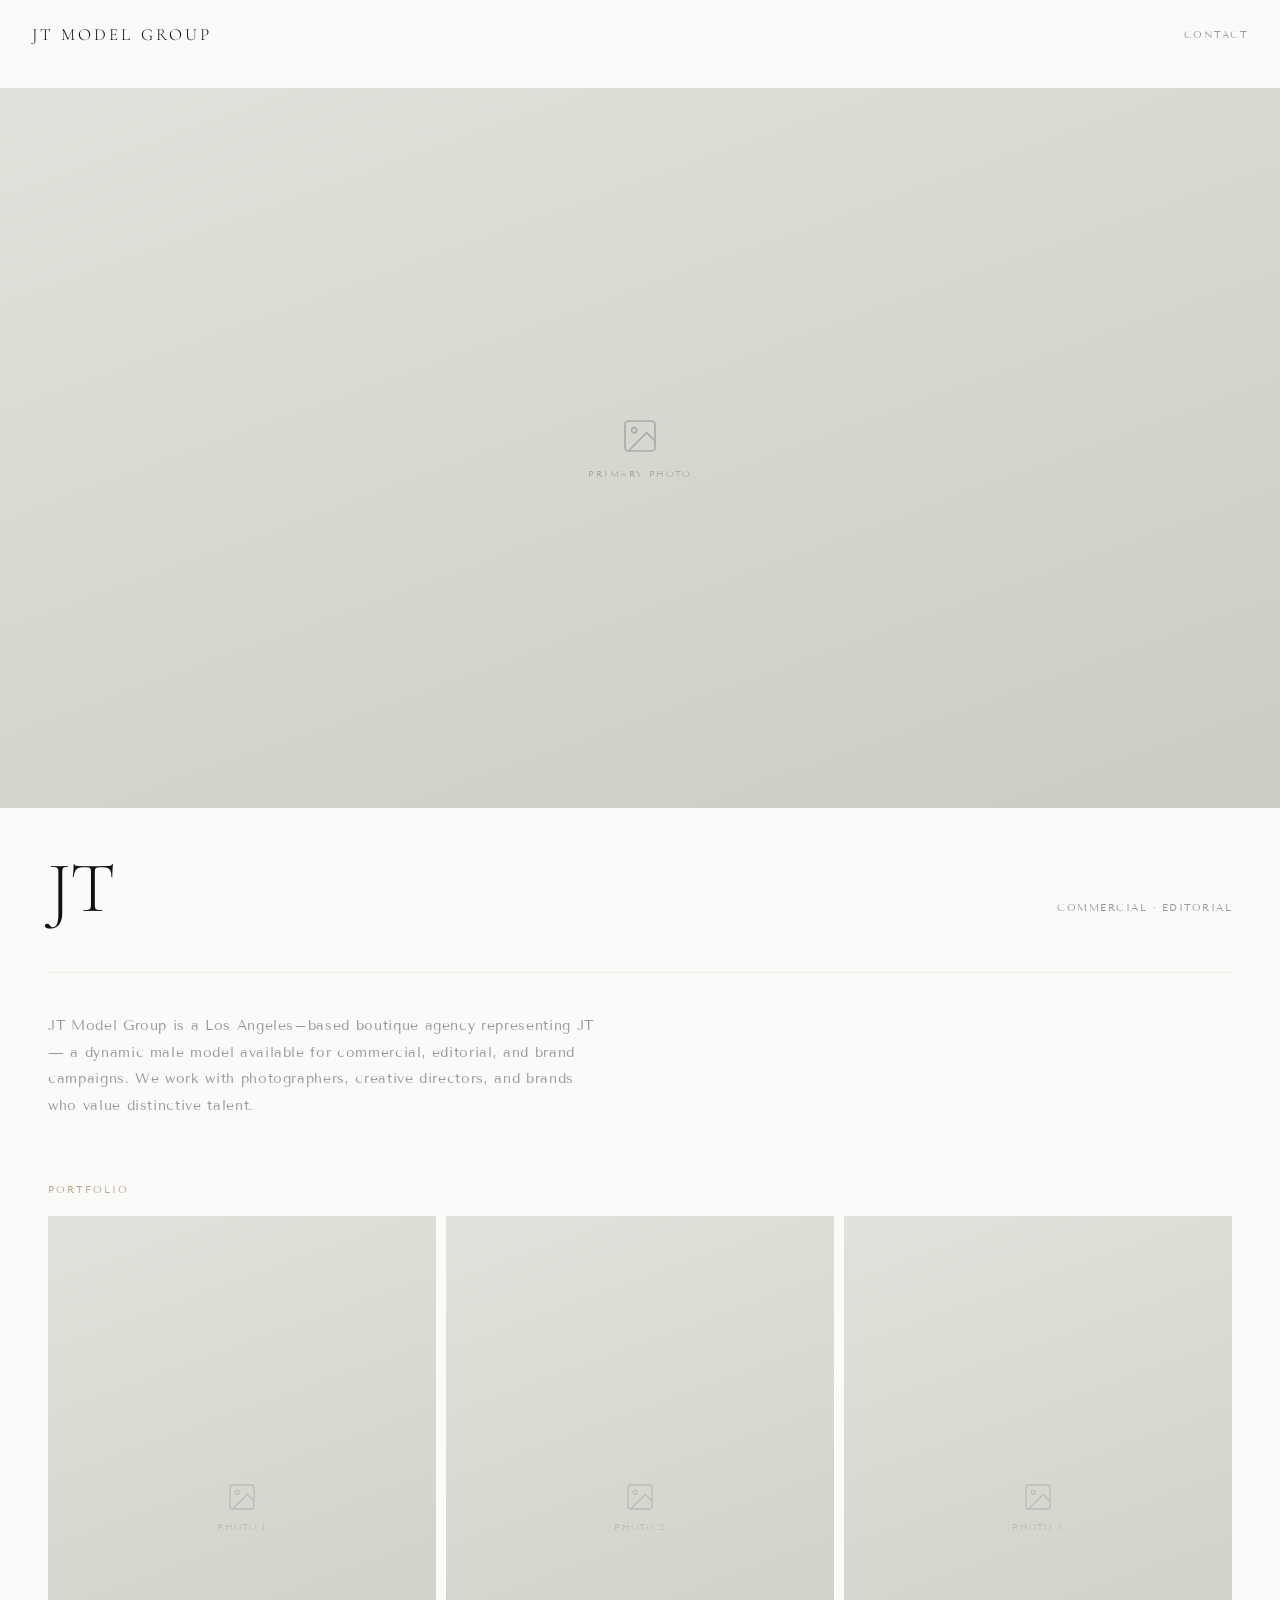
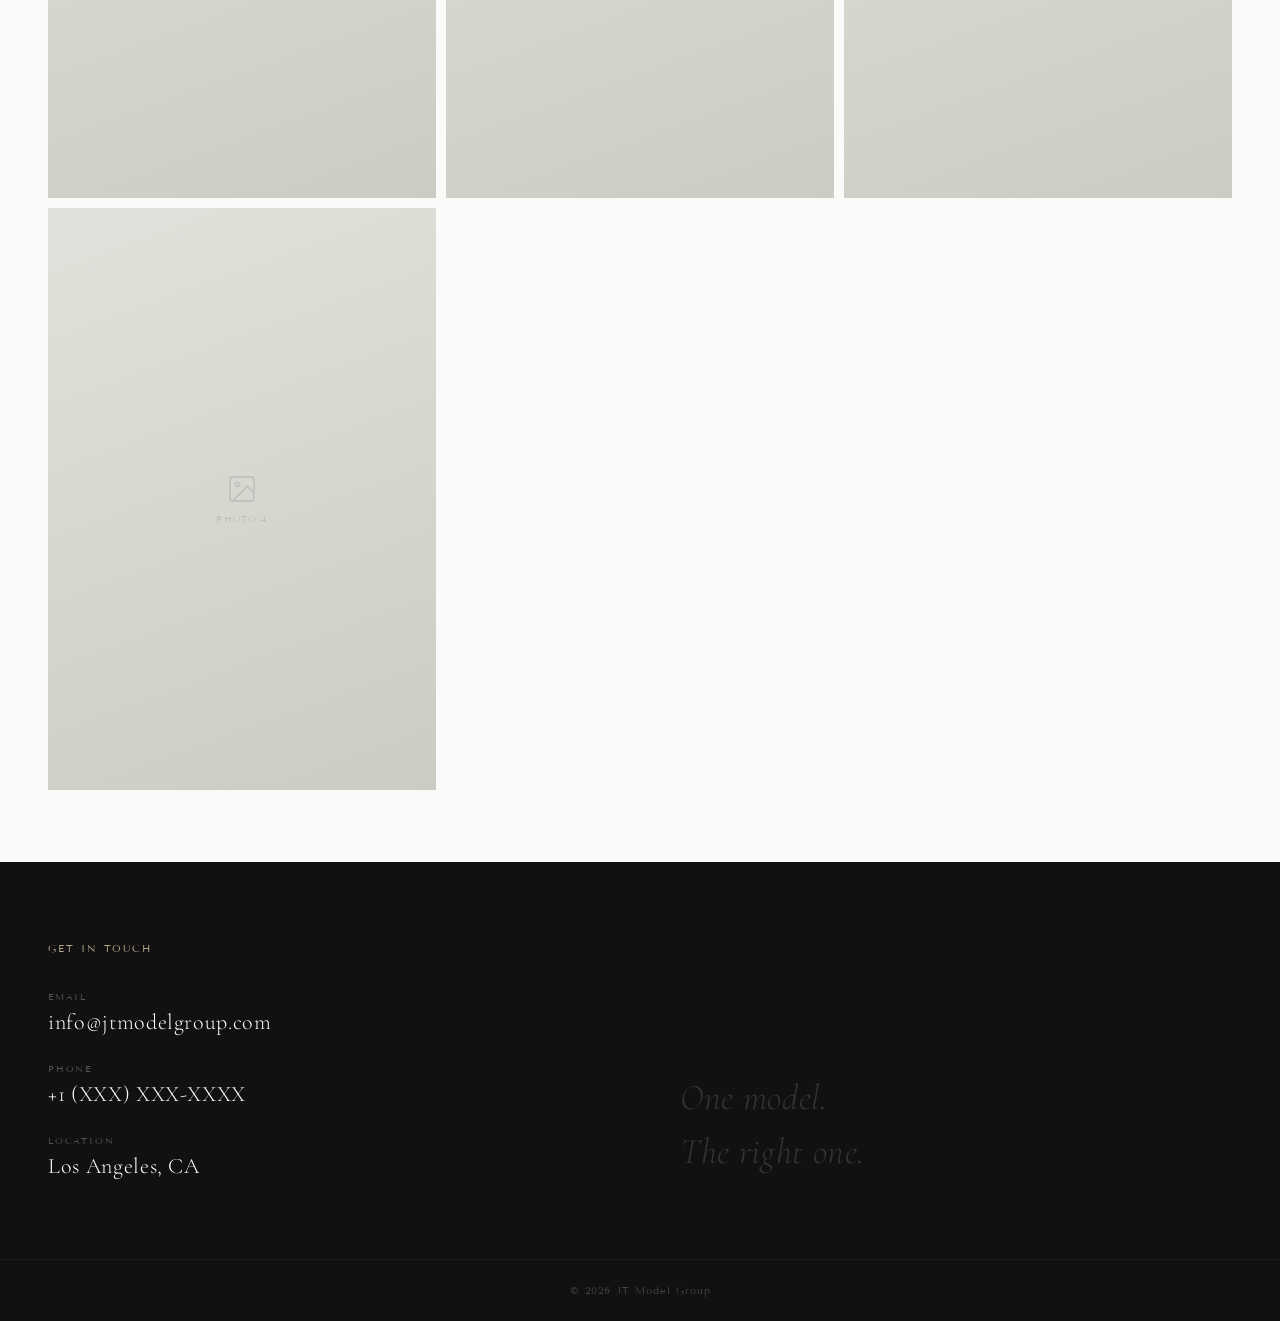
==== index.html @ c0bd3bf8 "Add files via upload" ====
<!DOCTYPE html>
<html lang="en">
<head>
  <meta charset="UTF-8"/>
  <meta name="viewport" content="width=device-width, initial-scale=1.0"/>
  <title>JT Model Group</title>
  <link href="https://fonts.googleapis.com/css2?family=Cormorant+Garamond:ital,wght@0,300;0,400;1,300&family=Tenor+Sans&display=swap" rel="stylesheet"/>
  <style>
    *, *::before, *::after { box-sizing: border-box; margin: 0; padding: 0; }

    :root {
      --black: #111;
      --white: #fafaf8;
      --gray: #999;
      --light: #f0f0ec;
      --accent: #b8a88a;
    }

    body {
      background: var(--white);
      color: var(--black);
      font-family: 'Tenor Sans', sans-serif;
      font-size: 13px;
      letter-spacing: 0.05em;
      -webkit-font-smoothing: antialiased;
    }

    /* NAV */
    nav {
      position: fixed;
      top: 0; left: 0; right: 0;
      z-index: 100;
      display: flex;
      justify-content: space-between;
      align-items: center;
      padding: 24px 32px;
      background: rgba(250,250,248,0.95);
      backdrop-filter: blur(10px);
    }

    .logo {
      font-family: 'Cormorant Garamond', serif;
      font-size: 17px;
      font-weight: 300;
      letter-spacing: 0.18em;
      text-transform: uppercase;
      color: var(--black);
      text-decoration: none;
    }

    .nav-contact {
      font-size: 10px;
      letter-spacing: 0.15em;
      text-transform: uppercase;
      color: var(--gray);
      text-decoration: none;
      transition: color 0.2s;
    }
    .nav-contact:hover { color: var(--black); }

    /* HERO */
    .hero { padding-top: 88px; }

    .hero-img-placeholder {
      width: 100%;
      aspect-ratio: 4/5;
      background: linear-gradient(160deg, #e2e2dc 0%, #ccccc4 100%);
      display: flex;
      flex-direction: column;
      align-items: center;
      justify-content: center;
      gap: 12px;
      color: #aaa;
    }
    .hero-img-placeholder span {
      font-size: 9px;
      letter-spacing: 0.2em;
      text-transform: uppercase;
    }

    .hero-caption {
      padding: 28px 32px 0;
      display: flex;
      justify-content: space-between;
      align-items: baseline;
    }

    .hero-name {
      font-family: 'Cormorant Garamond', serif;
      font-size: 48px;
      font-weight: 300;
      letter-spacing: -0.01em;
    }

    .hero-type {
      font-size: 10px;
      letter-spacing: 0.15em;
      text-transform: uppercase;
      color: var(--gray);
    }

    /* DIVIDER */
    .divider {
      width: calc(100% - 64px);
      height: 1px;
      background: var(--light);
      margin: 32px 32px;
    }

    /* ABOUT */
    .about { padding: 0 32px 48px; }
    .about p {
      font-size: 14px;
      line-height: 1.9;
      color: var(--gray);
    }

    /* PHOTOS */
    .photos { padding: 0 32px 56px; }
    .photos-label {
      font-size: 10px;
      letter-spacing: 0.2em;
      text-transform: uppercase;
      color: var(--accent);
      margin-bottom: 20px;
    }

    .photos-grid {
      display: grid;
      grid-template-columns: 1fr 1fr;
      gap: 10px;
    }

    .photo-item {
      aspect-ratio: 2/3;
      background: linear-gradient(160deg, #e2e2dc 0%, #ccccc4 100%);
      display: flex;
      flex-direction: column;
      align-items: center;
      justify-content: center;
      gap: 8px;
      color: #bbb;
    }

    .photo-item:first-child {
      grid-column: 1 / -1;
      aspect-ratio: 4/3;
    }

    .photo-item span {
      font-size: 9px;
      letter-spacing: 0.15em;
      text-transform: uppercase;
    }

    /* CONTACT */
    .contact {
      background: var(--black);
      color: var(--white);
      padding: 56px 32px 64px;
    }

    .contact-label {
      font-size: 10px;
      letter-spacing: 0.2em;
      text-transform: uppercase;
      color: var(--accent);
      margin-bottom: 36px;
    }

    .contact-list {
      display: flex;
      flex-direction: column;
      gap: 28px;
    }

    .contact-row-label {
      font-size: 9px;
      letter-spacing: 0.2em;
      text-transform: uppercase;
      color: #555;
      margin-bottom: 6px;
    }

    .contact-row-value {
      font-family: 'Cormorant Garamond', serif;
      font-size: 22px;
      font-weight: 300;
      color: var(--white);
      text-decoration: none;
      display: block;
    }

    a.contact-row-value:hover { color: var(--accent); }

    footer {
      background: var(--black);
      border-top: 1px solid #1a1a1a;
      padding: 20px 32px;
      font-size: 10px;
      letter-spacing: 0.1em;
      color: #444;
      text-align: center;
    }

    /* DESKTOP */
    @media (min-width: 768px) {
      .hero-img-placeholder { aspect-ratio: 16/9; }
      .hero-caption { padding: 36px 48px 0; }
      .hero-name { font-size: 72px; }
      .divider { width: calc(100% - 96px); margin: 40px 48px; }
      .about { padding: 0 48px 64px; }
      .about p { max-width: 560px; }
      .photos { padding: 0 48px 72px; }
      .photos-grid { grid-template-columns: repeat(3, 1fr); }
      .photo-item:first-child { grid-column: auto; aspect-ratio: 2/3; }
      .contact { padding: 80px 48px; display: grid; grid-template-columns: 1fr 1fr; gap: 80px; }
      footer { padding: 24px 48px; }
    }
  </style>
</head>
<body>

  <nav>
    <a href="#" class="logo">JT Model Group</a>
    <a href="#contact" class="nav-contact">Contact</a>
  </nav>

  <div class="hero">
    <div class="hero-img-placeholder">
      <svg width="40" height="40" viewBox="0 0 24 24" fill="none" stroke="currentColor" stroke-width="1">
        <rect x="3" y="3" width="18" height="18" rx="2"/><circle cx="8.5" cy="8.5" r="1.5"/><path d="m21 15-5-5L5 21"/>
      </svg>
      <span>Primary Photo</span>
    </div>
    <div class="hero-caption">
      <h1 class="hero-name">JT</h1>
      <span class="hero-type">Commercial · Editorial</span>
    </div>
  </div>

  <div class="divider"></div>

  <div class="about">
    <p>JT Model Group is a Los Angeles–based boutique agency representing JT — a dynamic male model available for commercial, editorial, and brand campaigns. We work with photographers, creative directors, and brands who value distinctive talent.</p>
  </div>

  <div class="photos">
    <p class="photos-label">Portfolio</p>
    <div class="photos-grid">
      <div class="photo-item">
        <svg width="32" height="32" viewBox="0 0 24 24" fill="none" stroke="currentColor" stroke-width="1">
          <rect x="3" y="3" width="18" height="18" rx="2"/><circle cx="8.5" cy="8.5" r="1.5"/><path d="m21 15-5-5L5 21"/>
        </svg>
        <span>Photo 1</span>
      </div>
      <div class="photo-item">
        <svg width="32" height="32" viewBox="0 0 24 24" fill="none" stroke="currentColor" stroke-width="1">
          <rect x="3" y="3" width="18" height="18" rx="2"/><circle cx="8.5" cy="8.5" r="1.5"/><path d="m21 15-5-5L5 21"/>
        </svg>
        <span>Photo 2</span>
      </div>
      <div class="photo-item">
        <svg width="32" height="32" viewBox="0 0 24 24" fill="none" stroke="currentColor" stroke-width="1">
          <rect x="3" y="3" width="18" height="18" rx="2"/><circle cx="8.5" cy="8.5" r="1.5"/><path d="m21 15-5-5L5 21"/>
        </svg>
        <span>Photo 3</span>
      </div>
      <div class="photo-item">
        <svg width="32" height="32" viewBox="0 0 24 24" fill="none" stroke="currentColor" stroke-width="1">
          <rect x="3" y="3" width="18" height="18" rx="2"/><circle cx="8.5" cy="8.5" r="1.5"/><path d="m21 15-5-5L5 21"/>
        </svg>
        <span>Photo 4</span>
      </div>
    </div>
  </div>

  <div class="contact" id="contact">
    <div>
      <p class="contact-label">Get in Touch</p>
      <div class="contact-list">
        <div class="contact-row">
          <div class="contact-row-label">Email</div>
          <a href="mailto:info@jtmodelgroup.com" class="contact-row-value">info@jtmodelgroup.com</a>
        </div>
        <div class="contact-row">
          <div class="contact-row-label">Phone</div>
          <a href="tel:+1XXXXXXXXXX" class="contact-row-value">+1 (XXX) XXX-XXXX</a>
        </div>
        <div class="contact-row">
          <div class="contact-row-label">Location</div>
          <span class="contact-row-value">Los Angeles, CA</span>
        </div>
      </div>
    </div>
    <div style="display:flex;align-items:flex-end;">
      <p style="font-family:'Cormorant Garamond',serif;font-size:clamp(24px,3vw,36px);font-weight:300;font-style:italic;line-height:1.5;color:#333;">One model.<br>The right one.</p>
    </div>
  </div>

  <footer>© 2026 JT Model Group</footer>

</body>
</html>
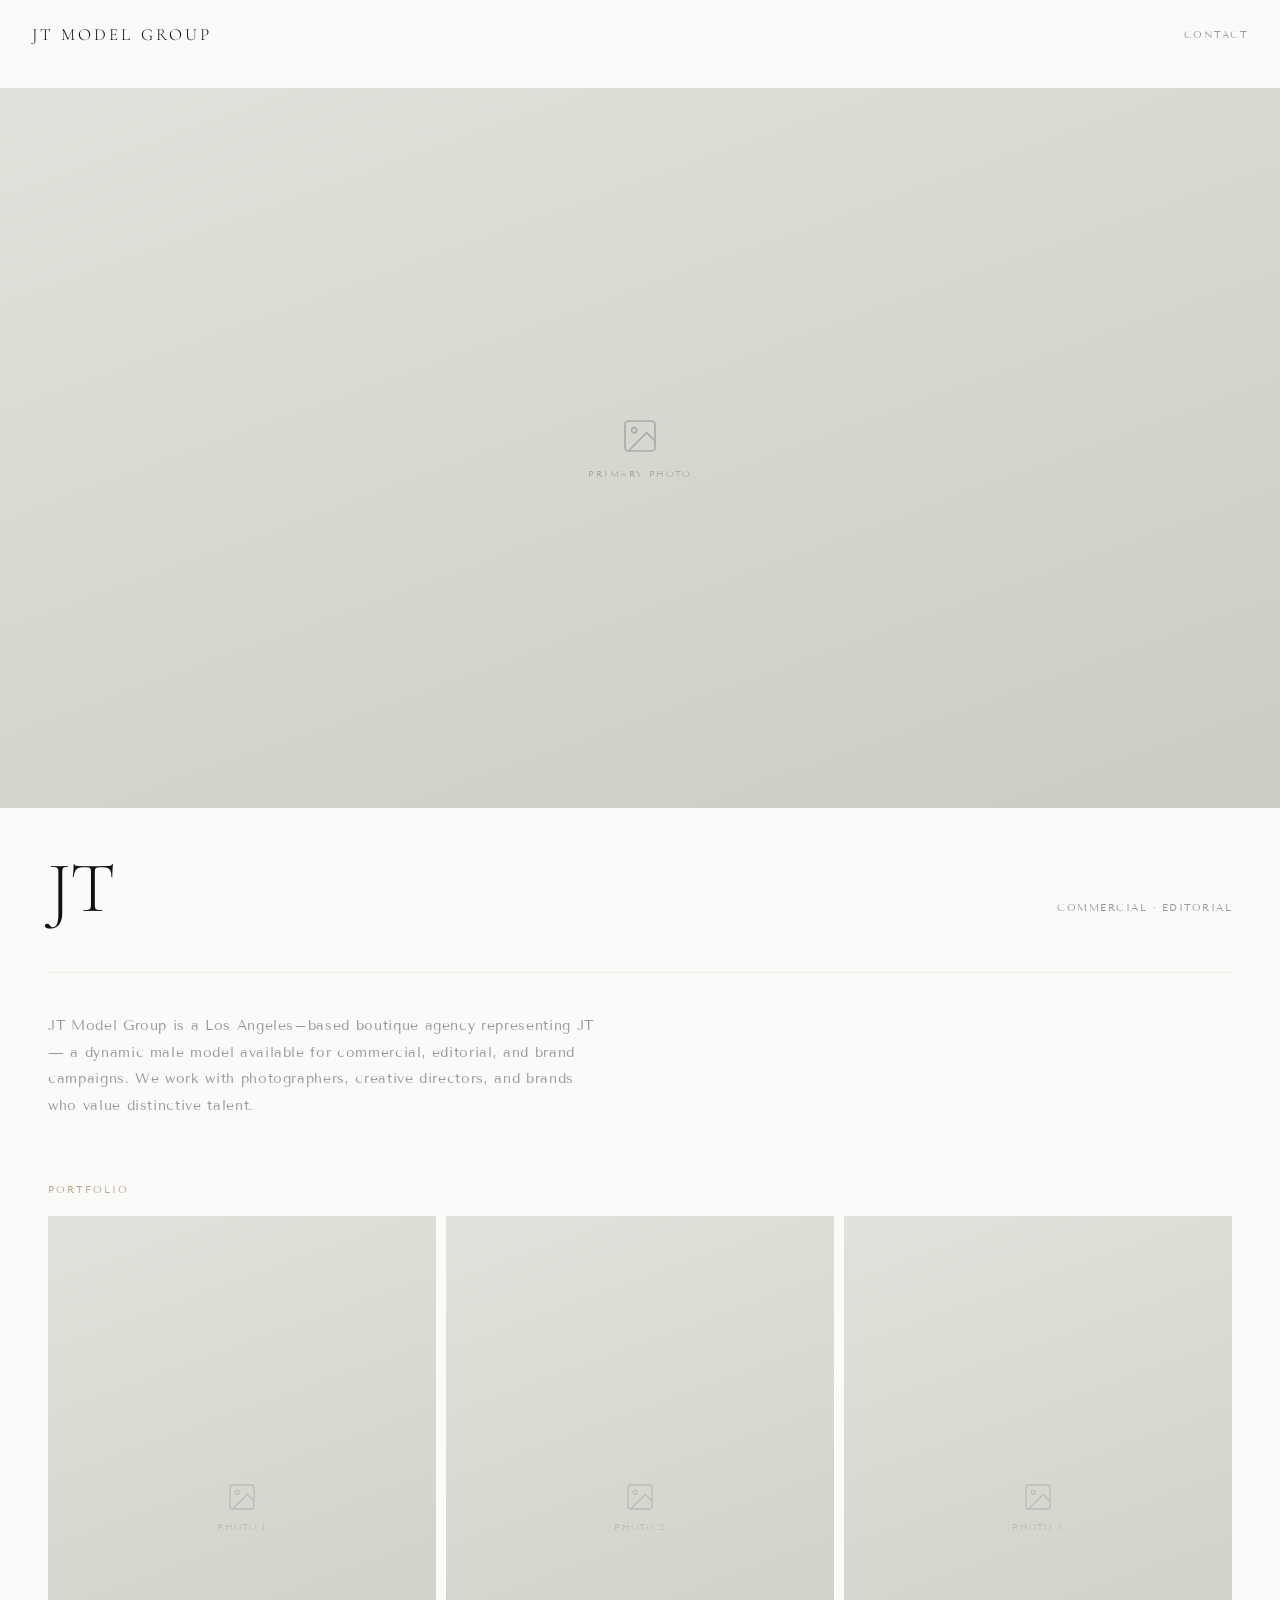
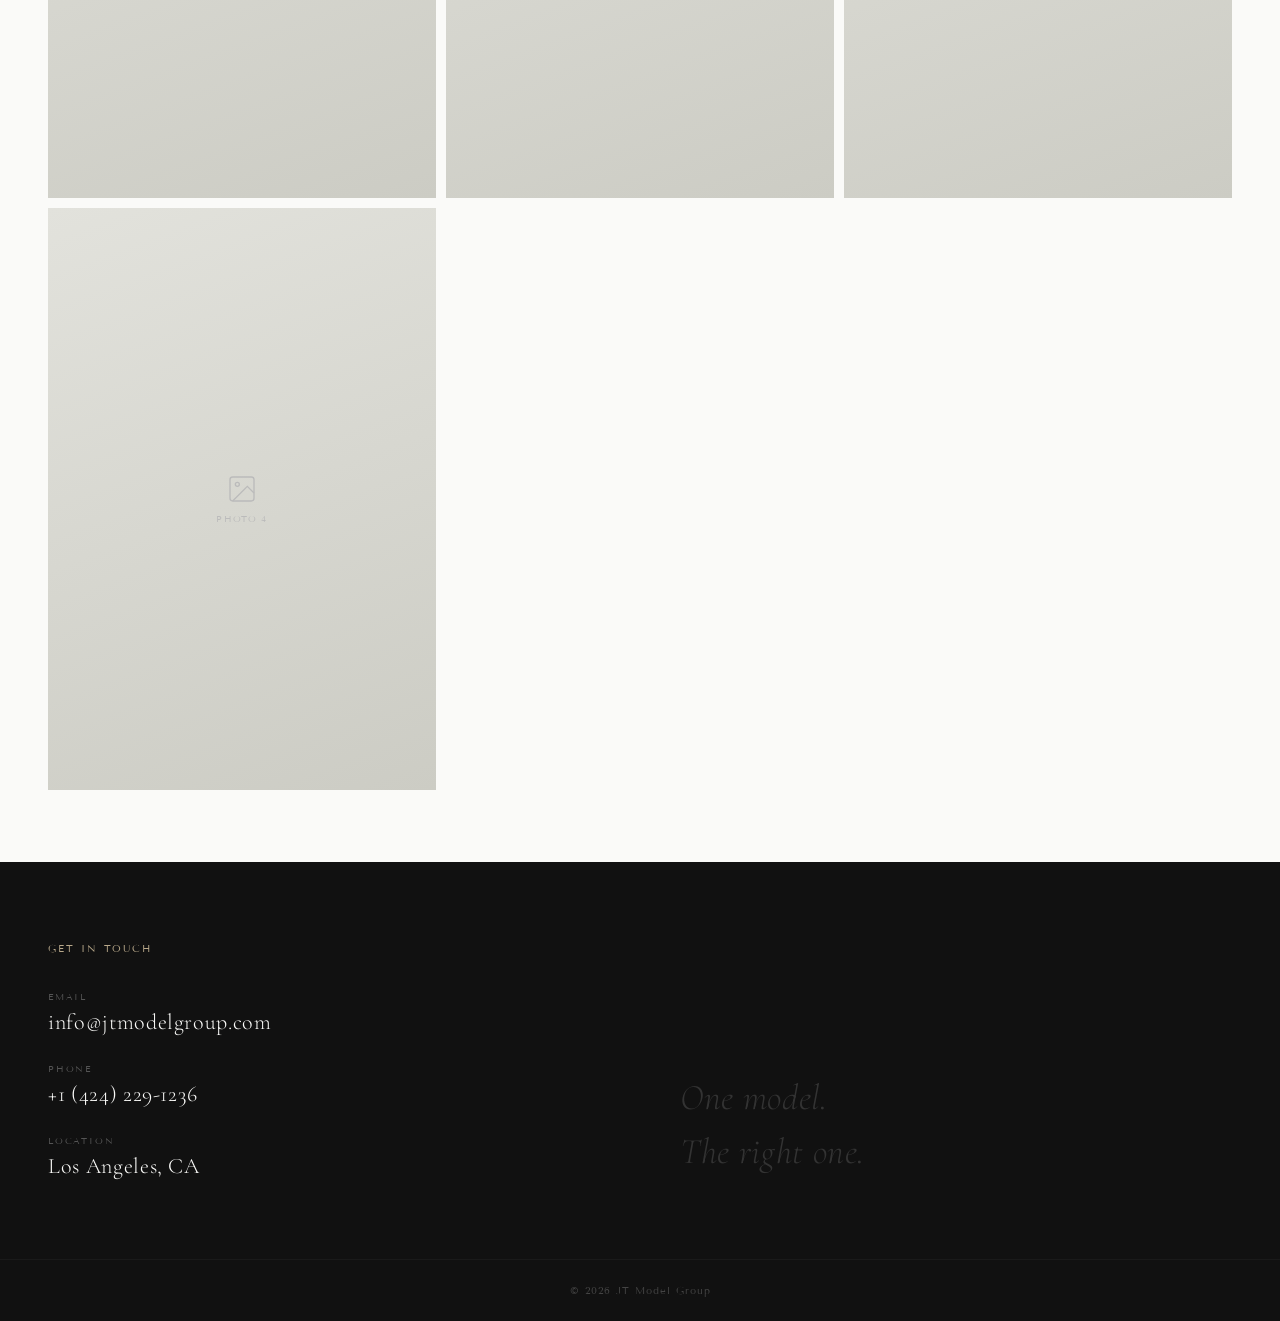
==== commit 4f3dd804: "added phone #" ====
--- a/index.html
+++ b/index.html
@@ -285,7 +285,7 @@
         </div>
         <div class="contact-row">
           <div class="contact-row-label">Phone</div>
-          <a href="tel:+1XXXXXXXXXX" class="contact-row-value">+1 (XXX) XXX-XXXX</a>
+          <a href="tel:+14242291236" class="contact-row-value">+1 ‪(424) 229-1236‬</a>
         </div>
         <div class="contact-row">
           <div class="contact-row-label">Location</div>
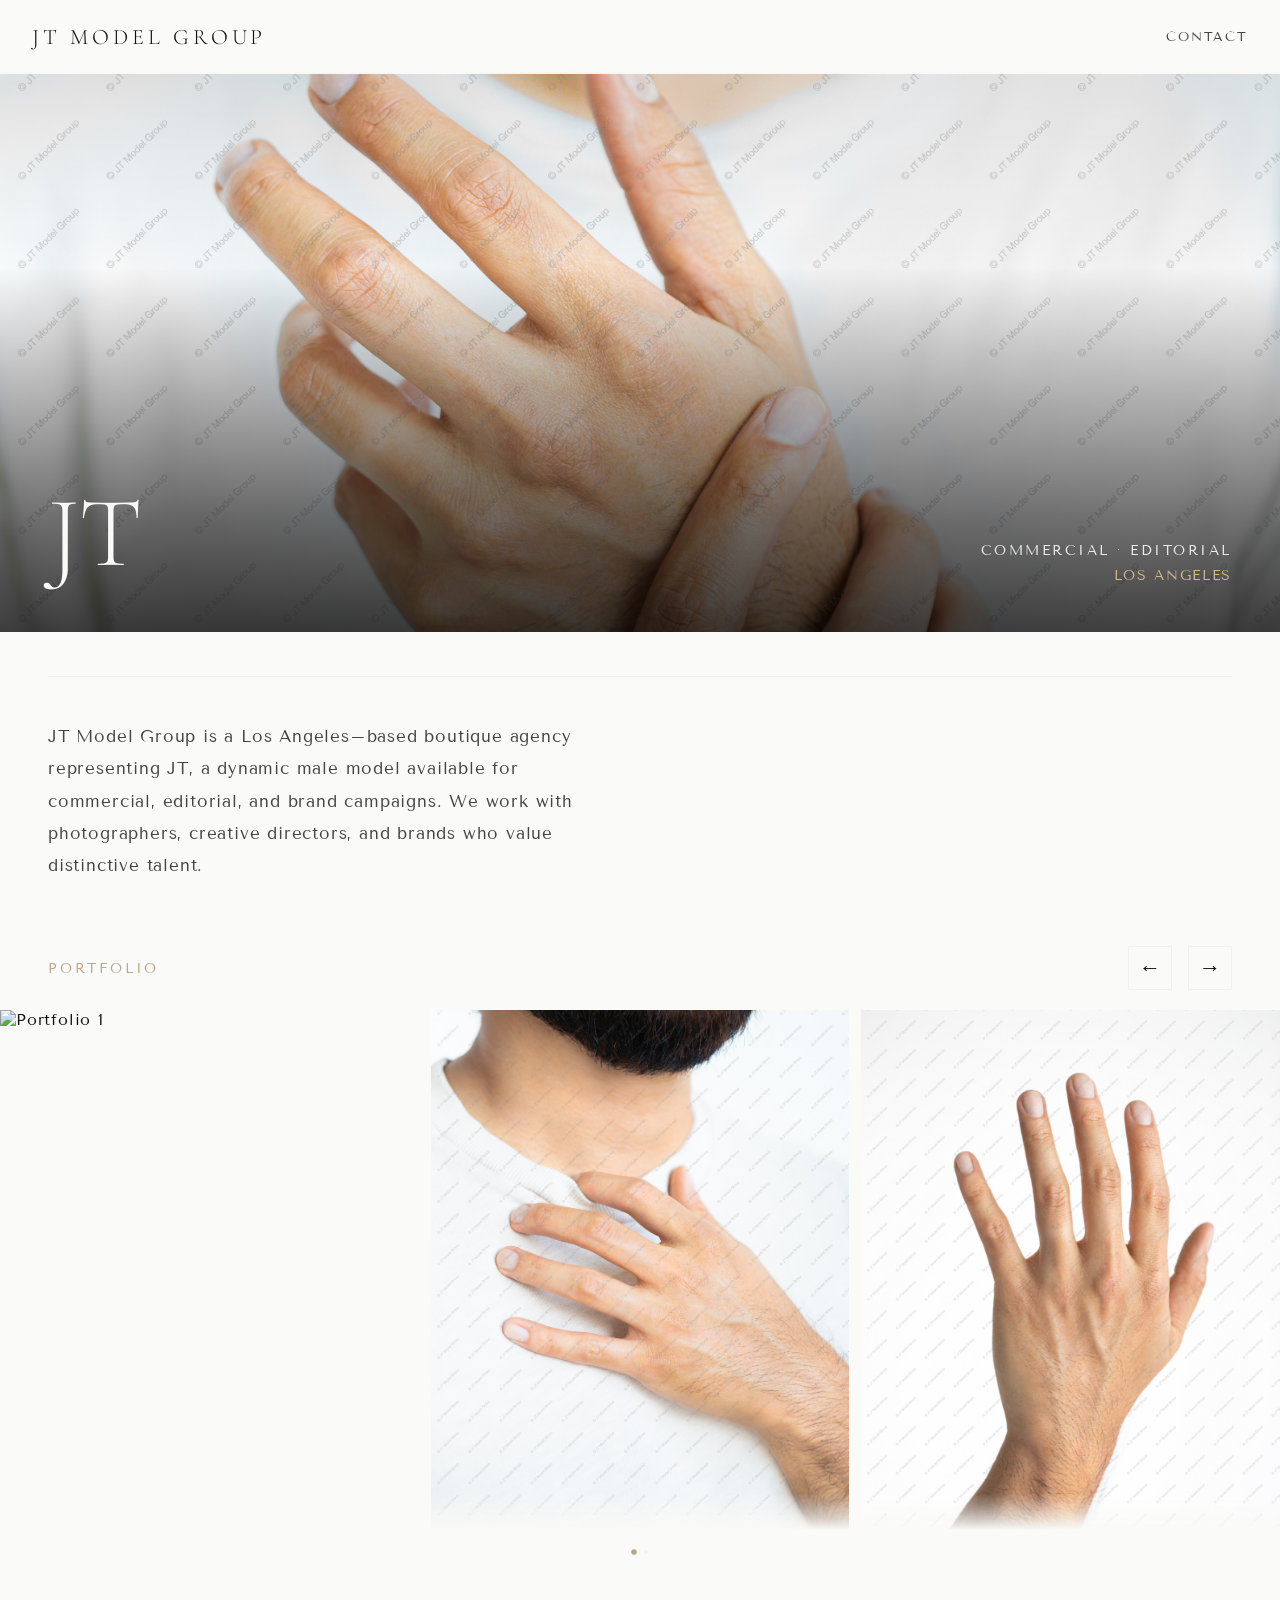
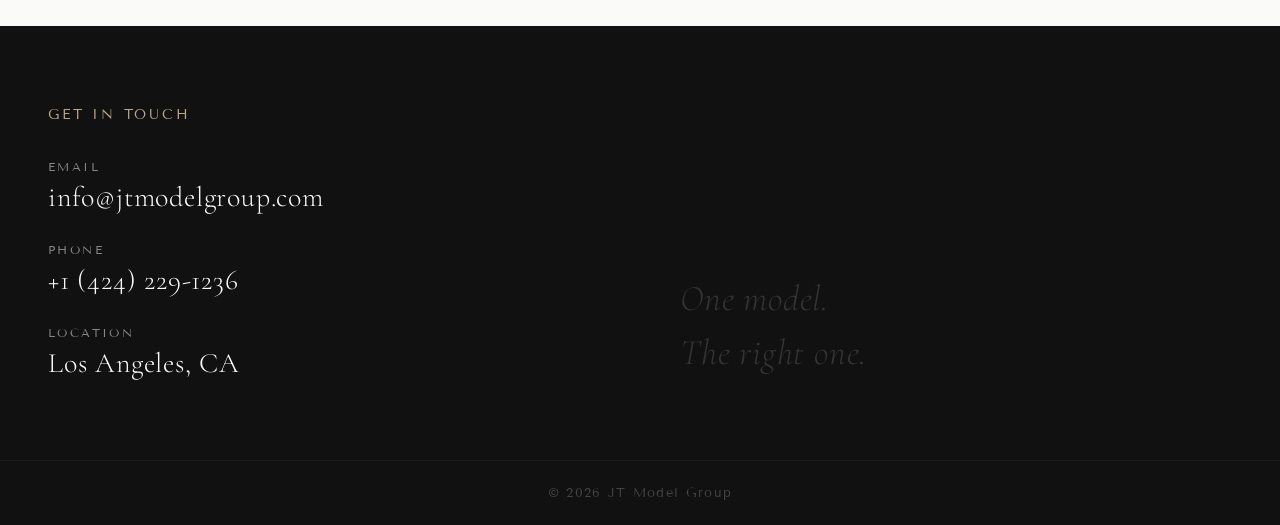
==== commit 7b0329ce: "Photo commit" ====
--- a/index.html
+++ b/index.html
@@ -4,14 +4,17 @@
   <meta charset="UTF-8"/>
   <meta name="viewport" content="width=device-width, initial-scale=1.0"/>
   <title>JT Model Group</title>
+  <link rel="icon" type="image/png" href="favicon.png">
   <link href="https://fonts.googleapis.com/css2?family=Cormorant+Garamond:ital,wght@0,300;0,400;1,300&family=Tenor+Sans&display=swap" rel="stylesheet"/>
   <style>
+    html, body { margin: 0; padding: 0; width: 100%; overflow-x: clip; }
+    html { scroll-behavior: smooth; background: #111; }
     *, *::before, *::after { box-sizing: border-box; margin: 0; padding: 0; }
 
     :root {
       --black: #111;
       --white: #fafaf8;
-      --gray: #999;
+      --gray: #444;
       --light: #f0f0ec;
       --accent: #b8a88a;
     }
@@ -20,9 +23,10 @@
       background: var(--white);
       color: var(--black);
       font-family: 'Tenor Sans', sans-serif;
-      font-size: 13px;
+      font-size: 16px;
       letter-spacing: 0.05em;
       -webkit-font-smoothing: antialiased;
+      min-width: 0;
     }
 
     /* NAV */
@@ -34,13 +38,13 @@
       justify-content: space-between;
       align-items: center;
       padding: 24px 32px;
-      background: rgba(250,250,248,0.95);
-      backdrop-filter: blur(10px);
+      background: rgba(250,250,248,0.92);
+      backdrop-filter: blur(12px);
     }
 
     .logo {
       font-family: 'Cormorant Garamond', serif;
-      font-size: 17px;
+      font-size: 22px;
       font-weight: 300;
       letter-spacing: 0.18em;
       text-transform: uppercase;
@@ -49,7 +53,7 @@
     }
 
     .nav-contact {
-      font-size: 10px;
+      font-size: 13px;
       letter-spacing: 0.15em;
       text-transform: uppercase;
       color: var(--gray);
@@ -58,45 +62,128 @@
     }
     .nav-contact:hover { color: var(--black); }
 
+    .hamburger {
+      display: none;
+      flex-direction: column;
+      gap: 5px;
+      background: none;
+      border: none;
+      cursor: pointer;
+      padding: 4px;
+    }
+    .hamburger span {
+      display: block;
+      width: 24px;
+      height: 1.5px;
+      background: var(--black);
+      transition: transform 0.3s, opacity 0.3s;
+    }
+    .hamburger.open span:nth-child(1) { transform: translateY(6.5px) rotate(45deg); }
+    .hamburger.open span:nth-child(2) { opacity: 0; }
+    .hamburger.open span:nth-child(3) { transform: translateY(-6.5px) rotate(-45deg); }
+
+    .mobile-menu {
+      display: none;
+      position: fixed;
+      top: 72px;
+      left: 0; right: 0;
+      z-index: 99;
+      background: rgba(250,250,248,0.97);
+      backdrop-filter: blur(12px);
+      padding: 0 32px;
+      max-height: 0;
+      overflow: hidden;
+      transition: max-height 0.35s ease, padding 0.35s ease;
+    }
+    .mobile-menu.open {
+      max-height: 120px;
+      padding: 24px 32px;
+    }
+    .mobile-menu a {
+      font-size: 15px;
+      letter-spacing: 0.15em;
+      text-transform: uppercase;
+      color: var(--black);
+      text-decoration: none;
+      display: block;
+    }
+    .mobile-menu a:hover { color: var(--accent); }
+
+    @media (max-width: 767px) {
+      .nav-contact { display: none; }
+      .hamburger { display: flex; }
+      .mobile-menu { display: block; }
+    }
+
     /* HERO */
-    .hero { padding-top: 88px; }
-
-    .hero-img-placeholder {
+    .hero {
+      padding-top: 72px;
+      position: relative;
+    }
+
+    .hero-wrap {
+      position: relative;
+      overflow: hidden;
+    }
+
+    .hero-img {
       width: 100%;
-      aspect-ratio: 4/5;
-      background: linear-gradient(160deg, #e2e2dc 0%, #ccccc4 100%);
-      display: flex;
-      flex-direction: column;
-      align-items: center;
-      justify-content: center;
-      gap: 12px;
-      color: #aaa;
-    }
-    .hero-img-placeholder span {
-      font-size: 9px;
-      letter-spacing: 0.2em;
-      text-transform: uppercase;
+      aspect-ratio: 3/4;
+      object-fit: cover;
+      display: block;
+    }
+
+    .hero-overlay {
+      position: absolute;
+      inset: 0;
+      background: linear-gradient(
+        to bottom,
+        rgba(0,0,0,0.08) 0%,
+        rgba(0,0,0,0) 35%,
+        rgba(0,0,0,0.55) 80%,
+        rgba(0,0,0,0.75) 100%
+      );
     }
 
     .hero-caption {
-      padding: 28px 32px 0;
+      position: absolute;
+      bottom: 0;
+      left: 0;
+      right: 0;
+      padding: 32px;
       display: flex;
       justify-content: space-between;
-      align-items: baseline;
+      align-items: flex-end;
     }
 
     .hero-name {
       font-family: 'Cormorant Garamond', serif;
-      font-size: 48px;
+      font-size: 72px;
       font-weight: 300;
       letter-spacing: -0.01em;
+      color: var(--white);
+      line-height: 1;
+    }
+
+    .hero-meta {
+      display: flex;
+      flex-direction: column;
+      align-items: flex-end;
+      gap: 8px;
     }
 
     .hero-type {
-      font-size: 10px;
-      letter-spacing: 0.15em;
-      text-transform: uppercase;
-      color: var(--gray);
+      font-size: 14px;
+      letter-spacing: 0.18em;
+      text-transform: uppercase;
+      color: rgba(255,255,255,0.88);
+    }
+
+    .hero-location {
+      font-size: 14px;
+      letter-spacing: 0.12em;
+      text-transform: uppercase;
+      color: #d4b98a;
     }
 
     /* DIVIDER */
@@ -104,53 +191,101 @@
       width: calc(100% - 64px);
       height: 1px;
       background: var(--light);
-      margin: 32px 32px;
+      margin: 36px 32px;
     }
 
     /* ABOUT */
     .about { padding: 0 32px 48px; }
     .about p {
-      font-size: 14px;
+      font-size: 17px;
       line-height: 1.9;
       color: var(--gray);
     }
 
-    /* PHOTOS */
-    .photos { padding: 0 32px 56px; }
+    /* PORTFOLIO SLIDER */
+    .photos { padding: 0 0 56px; overflow: hidden; }
+
+    .photos-header {
+      display: flex;
+      justify-content: space-between;
+      align-items: center;
+      padding: 0 32px 20px;
+    }
+
     .photos-label {
-      font-size: 10px;
+      font-size: 14px;
       letter-spacing: 0.2em;
       text-transform: uppercase;
       color: var(--accent);
-      margin-bottom: 20px;
-    }
-
-    .photos-grid {
-      display: grid;
-      grid-template-columns: 1fr 1fr;
-      gap: 10px;
-    }
-
-    .photo-item {
-      aspect-ratio: 2/3;
-      background: linear-gradient(160deg, #e2e2dc 0%, #ccccc4 100%);
-      display: flex;
-      flex-direction: column;
+    }
+
+    .slider-controls {
+      display: flex;
+      align-items: center;
+      gap: 16px;
+    }
+
+    .slider-btn {
+      background: none;
+      border: 1px solid var(--light);
+      color: var(--black);
+      width: 44px;
+      height: 44px;
+      cursor: pointer;
+      font-size: 22px;
+      display: flex;
       align-items: center;
       justify-content: center;
+      transition: border-color 0.2s, color 0.2s;
+      line-height: 1;
+    }
+    .slider-btn:hover { border-color: var(--accent); color: var(--accent); }
+
+.slider-viewport {
+      overflow: hidden;
+      width: 100%;
+      height: 60vh;
+      max-height: 520px;
+    }
+
+    .slider-track {
+      display: flex;
+      gap: 12px;
+      height: 100%;
+      transition: transform 0.5s cubic-bezier(0.25, 0.46, 0.45, 0.94);
+      will-change: transform;
+    }
+
+    .slide {
+      flex: 0 0 auto;
+      width: 100%;
+      height: 100%;
+      object-fit: cover;
+      display: block;
+      -webkit-mask-image: linear-gradient(to bottom, black 93%, transparent 100%);
+      mask-image: linear-gradient(to bottom, black 93%, transparent 100%);
+    }
+
+    .slider-dots {
+      display: flex;
+      justify-content: center;
       gap: 8px;
-      color: #bbb;
-    }
-
-    .photo-item:first-child {
-      grid-column: 1 / -1;
-      aspect-ratio: 4/3;
-    }
-
-    .photo-item span {
-      font-size: 9px;
-      letter-spacing: 0.15em;
-      text-transform: uppercase;
+      padding-top: 20px;
+    }
+
+    .dot {
+      width: 4px;
+      height: 4px;
+      border-radius: 50%;
+      background: var(--light);
+      border: none;
+      cursor: pointer;
+      padding: 0;
+      transition: background 0.2s, transform 0.2s;
+    }
+    .dot.active {
+      background: var(--accent);
+      transform: scale(1.4);
     }
 
     /* CONTACT */
@@ -161,7 +296,7 @@
     }
 
     .contact-label {
-      font-size: 10px;
+      font-size: 14px;
       letter-spacing: 0.2em;
       text-transform: uppercase;
       color: var(--accent);
@@ -175,20 +310,22 @@
     }
 
     .contact-row-label {
-      font-size: 9px;
+      font-size: 12px;
       letter-spacing: 0.2em;
       text-transform: uppercase;
-      color: #555;
+      color: #888;
       margin-bottom: 6px;
     }
 
     .contact-row-value {
       font-family: 'Cormorant Garamond', serif;
-      font-size: 22px;
+      font-size: 28px;
       font-weight: 300;
       color: var(--white);
       text-decoration: none;
       display: block;
+      overflow-wrap: break-word;
+      word-break: break-word;
     }
 
     a.contact-row-value:hover { color: var(--accent); }
@@ -197,7 +334,7 @@
       background: var(--black);
       border-top: 1px solid #1a1a1a;
       padding: 20px 32px;
-      font-size: 10px;
+      font-size: 13px;
       letter-spacing: 0.1em;
       color: #444;
       text-align: center;
@@ -205,18 +342,18 @@
 
     /* DESKTOP */
     @media (min-width: 768px) {
-      .hero-img-placeholder { aspect-ratio: 16/9; }
-      .hero-caption { padding: 36px 48px 0; }
-      .hero-name { font-size: 72px; }
-      .divider { width: calc(100% - 96px); margin: 40px 48px; }
+      .hero-img { aspect-ratio: 16/7; }
+      .hero-caption { padding: 48px; }
+      .hero-name { font-size: 100px; }
+      .divider { width: calc(100% - 96px); margin: 44px 48px; }
       .about { padding: 0 48px 64px; }
       .about p { max-width: 560px; }
-      .photos { padding: 0 48px 72px; }
-      .photos-grid { grid-template-columns: repeat(3, 1fr); }
-      .photo-item:first-child { grid-column: auto; aspect-ratio: 2/3; }
+      .photos { padding: 0 0 72px; }
+      .photos-header { padding: 0 48px 20px; }
       .contact { padding: 80px 48px; display: grid; grid-template-columns: 1fr 1fr; gap: 80px; }
       footer { padding: 24px 48px; }
     }
+
   </style>
 </head>
 <body>
@@ -224,55 +361,54 @@
   <nav>
     <a href="#" class="logo">JT Model Group</a>
     <a href="#contact" class="nav-contact">Contact</a>
+    <button class="hamburger" id="hamburger" aria-label="Menu">
+      <span></span><span></span><span></span>
+    </button>
   </nav>
 
+  <div class="mobile-menu" id="mobile-menu">
+    <a href="#contact" id="mobile-contact">Contact</a>
+  </div>
+
   <div class="hero">
-    <div class="hero-img-placeholder">
-      <svg width="40" height="40" viewBox="0 0 24 24" fill="none" stroke="currentColor" stroke-width="1">
-        <rect x="3" y="3" width="18" height="18" rx="2"/><circle cx="8.5" cy="8.5" r="1.5"/><path d="m21 15-5-5L5 21"/>
-      </svg>
-      <span>Primary Photo</span>
-    </div>
-    <div class="hero-caption">
-      <h1 class="hero-name">JT</h1>
-      <span class="hero-type">Commercial · Editorial</span>
+    <div class="hero-wrap">
+      <img class="hero-img" src="photos/face_hands_holding.jpg" alt="JT">
+      <div class="hero-overlay"></div>
+      <div class="hero-caption">
+        <h1 class="hero-name">JT</h1>
+        <div class="hero-meta">
+          <span class="hero-type">Commercial · Editorial</span>
+          <span class="hero-location">Los Angeles</span>
+        </div>
+      </div>
     </div>
   </div>
 
   <div class="divider"></div>
 
   <div class="about">
-    <p>JT Model Group is a Los Angeles–based boutique agency representing JT — a dynamic male model available for commercial, editorial, and brand campaigns. We work with photographers, creative directors, and brands who value distinctive talent.</p>
+    <p>JT Model Group is a Los Angeles–based boutique agency representing JT, a dynamic male model available for commercial, editorial, and brand campaigns. We work with photographers, creative directors, and brands who value distinctive talent.</p>
   </div>
 
   <div class="photos">
-    <p class="photos-label">Portfolio</p>
-    <div class="photos-grid">
-      <div class="photo-item">
-        <svg width="32" height="32" viewBox="0 0 24 24" fill="none" stroke="currentColor" stroke-width="1">
-          <rect x="3" y="3" width="18" height="18" rx="2"/><circle cx="8.5" cy="8.5" r="1.5"/><path d="m21 15-5-5L5 21"/>
-        </svg>
-        <span>Photo 1</span>
-      </div>
-      <div class="photo-item">
-        <svg width="32" height="32" viewBox="0 0 24 24" fill="none" stroke="currentColor" stroke-width="1">
-          <rect x="3" y="3" width="18" height="18" rx="2"/><circle cx="8.5" cy="8.5" r="1.5"/><path d="m21 15-5-5L5 21"/>
-        </svg>
-        <span>Photo 2</span>
-      </div>
-      <div class="photo-item">
-        <svg width="32" height="32" viewBox="0 0 24 24" fill="none" stroke="currentColor" stroke-width="1">
-          <rect x="3" y="3" width="18" height="18" rx="2"/><circle cx="8.5" cy="8.5" r="1.5"/><path d="m21 15-5-5L5 21"/>
-        </svg>
-        <span>Photo 3</span>
-      </div>
-      <div class="photo-item">
-        <svg width="32" height="32" viewBox="0 0 24 24" fill="none" stroke="currentColor" stroke-width="1">
-          <rect x="3" y="3" width="18" height="18" rx="2"/><circle cx="8.5" cy="8.5" r="1.5"/><path d="m21 15-5-5L5 21"/>
-        </svg>
-        <span>Photo 4</span>
+    <div class="photos-header">
+      <p class="photos-label">Portfolio</p>
+      <div class="slider-controls">
+        <button class="slider-btn" id="prev" aria-label="Previous">&#8592;</button>
+        <button class="slider-btn" id="next" aria-label="Next">&#8594;</button>
       </div>
     </div>
+    <div class="slider-viewport">
+      <div class="slider-track" id="track">
+        <img class="slide" src="photos/hand_in_pocket.jpg" alt="Portfolio 1">
+        <img class="slide" src="photos/hand_on_shirt.jpg" alt="Portfolio 3">
+        <img class="slide" src="photos/hand_twist.jpg" alt="Portfolio 4">
+        <img class="slide" src="photos/hold_glasses.jpg" alt="Portfolio 5">
+        <img class="slide" src="photos/hold_perfume.jpg" alt="Portfolio 6">
+        <img class="slide" src="photos/hold_tea.jpg" alt="Portfolio 7">
+      </div>
+    </div>
+    <div class="slider-dots" id="dots"></div>
   </div>
 
   <div class="contact" id="contact">
@@ -300,5 +436,88 @@
 
   <footer>© 2026 JT Model Group</footer>
 
+  <script>
+    const viewport = document.querySelector('.slider-viewport');
+    const track = document.getElementById('track');
+    const slides = Array.from(track.querySelectorAll('.slide'));
+    const dotsContainer = document.getElementById('dots');
+    const GAP = 12;
+    const total = slides.length;
+    let current = 0;
+    let perView = 1;
+
+    function getPerView() {
+      if (window.innerWidth >= 1024) return 3;
+      if (window.innerWidth >= 768) return 2;
+      return 1;
+    }
+
+    function slideWidth() {
+      return (viewport.offsetWidth - (perView - 1) * GAP) / perView;
+    }
+
+    function buildDots() {
+      dotsContainer.innerHTML = '';
+      const pages = Math.ceil(total / perView);
+      const activePage = Math.round(current / perView);
+      for (let i = 0; i < pages; i++) {
+        const d = document.createElement('button');
+        d.className = 'dot' + (i === activePage ? ' active' : '');
+        d.setAttribute('aria-label', 'Page ' + (i + 1));
+        d.addEventListener('click', () => goTo(i * perView));
+        dotsContainer.appendChild(d);
+      }
+    }
+
+    function update() {
+      perView = getPerView();
+      const sw = slideWidth();
+      slides.forEach(s => s.style.width = sw + 'px');
+
+      const maxIndex = total - perView;
+      current = Math.min(current, maxIndex);
+
+      const offset = current * (sw + GAP);
+      track.style.transform = `translateX(-${offset}px)`;
+
+      buildDots();
+    }
+
+    function goTo(index) {
+      const maxIndex = total - perView;
+      current = Math.max(0, Math.min(index, maxIndex));
+      update();
+    }
+
+    document.getElementById('prev').addEventListener('click', () => goTo(current - perView));
+    document.getElementById('next').addEventListener('click', () => goTo(current + perView));
+
+    window.addEventListener('resize', update);
+    update();
+
+    // Hamburger menu
+    const hamburger = document.getElementById('hamburger');
+    const mobileMenu = document.getElementById('mobile-menu');
+
+    function closeMenu() {
+      hamburger.classList.remove('open');
+      mobileMenu.classList.remove('open');
+    }
+
+    hamburger.addEventListener('click', (e) => {
+      e.stopPropagation();
+      hamburger.classList.toggle('open');
+      mobileMenu.classList.toggle('open');
+    });
+
+    document.getElementById('mobile-contact').addEventListener('click', closeMenu);
+
+    document.addEventListener('click', (e) => {
+      if (!mobileMenu.contains(e.target) && !hamburger.contains(e.target)) {
+        closeMenu();
+      }
+    });
+  </script>
+
 </body>
 </html>
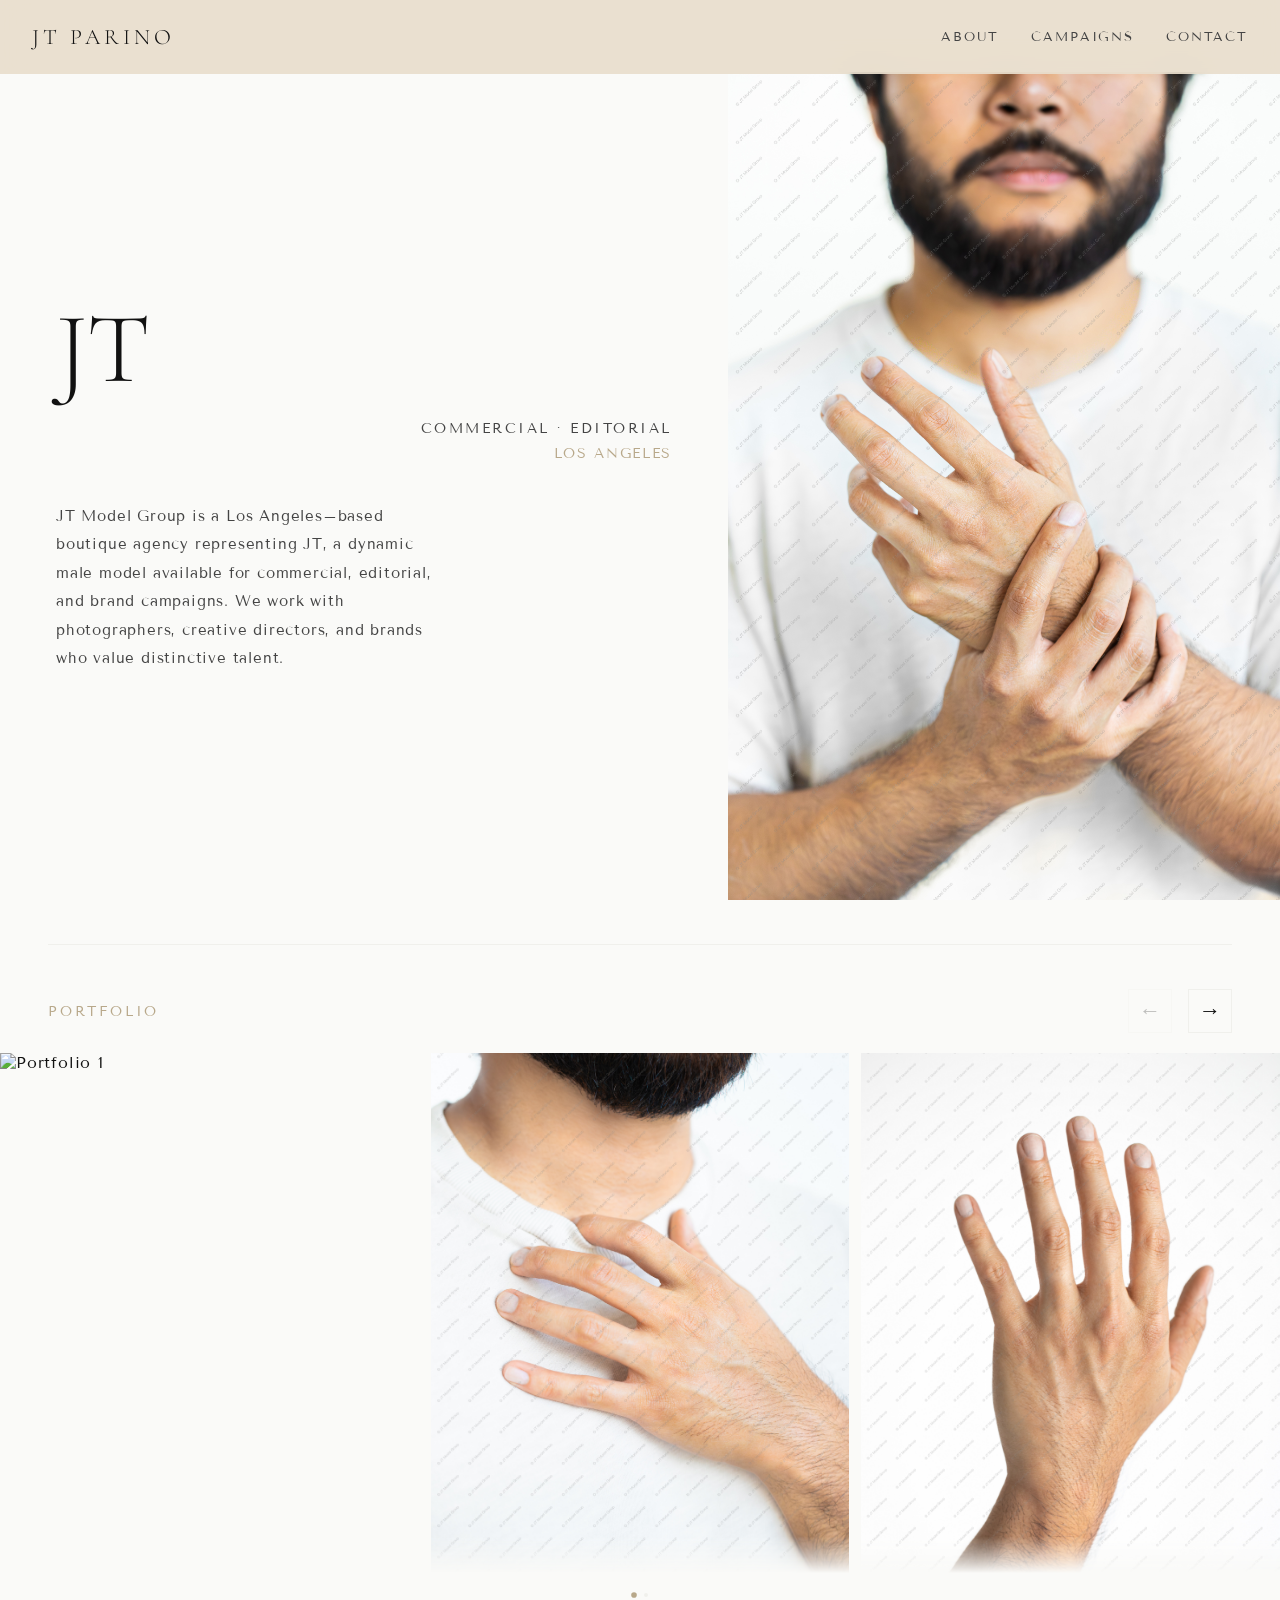
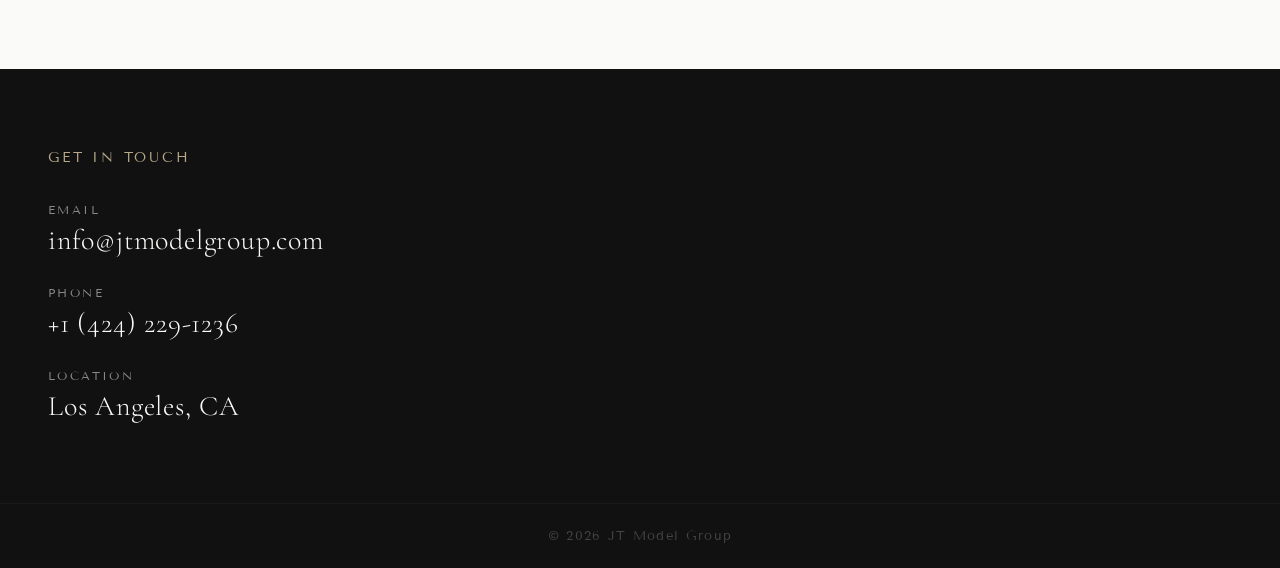
==== commit 1d407cac: "About and Campaigns pages" ====
--- a/index.html
+++ b/index.html
@@ -1,523 +1,236 @@
-<!DOCTYPE html>
+<!doctype html>
 <html lang="en">
-<head>
-  <meta charset="UTF-8"/>
-  <meta name="viewport" content="width=device-width, initial-scale=1.0"/>
-  <title>JT Model Group</title>
-  <link rel="icon" type="image/png" href="favicon.png">
-  <link href="https://fonts.googleapis.com/css2?family=Cormorant+Garamond:ital,wght@0,300;0,400;1,300&family=Tenor+Sans&display=swap" rel="stylesheet"/>
-  <style>
-    html, body { margin: 0; padding: 0; width: 100%; overflow-x: clip; }
-    html { scroll-behavior: smooth; background: #111; }
-    *, *::before, *::after { box-sizing: border-box; margin: 0; padding: 0; }
-
-    :root {
-      --black: #111;
-      --white: #fafaf8;
-      --gray: #444;
-      --light: #f0f0ec;
-      --accent: #b8a88a;
-    }
-
-    body {
-      background: var(--white);
-      color: var(--black);
-      font-family: 'Tenor Sans', sans-serif;
-      font-size: 16px;
-      letter-spacing: 0.05em;
-      -webkit-font-smoothing: antialiased;
-      min-width: 0;
-    }
-
-    /* NAV */
-    nav {
-      position: fixed;
-      top: 0; left: 0; right: 0;
-      z-index: 100;
-      display: flex;
-      justify-content: space-between;
-      align-items: center;
-      padding: 24px 32px;
-      background: rgba(250,250,248,0.92);
-      backdrop-filter: blur(12px);
-    }
-
-    .logo {
-      font-family: 'Cormorant Garamond', serif;
-      font-size: 22px;
-      font-weight: 300;
-      letter-spacing: 0.18em;
-      text-transform: uppercase;
-      color: var(--black);
-      text-decoration: none;
-    }
-
-    .nav-contact {
-      font-size: 13px;
-      letter-spacing: 0.15em;
-      text-transform: uppercase;
-      color: var(--gray);
-      text-decoration: none;
-      transition: color 0.2s;
-    }
-    .nav-contact:hover { color: var(--black); }
-
-    .hamburger {
-      display: none;
-      flex-direction: column;
-      gap: 5px;
-      background: none;
-      border: none;
-      cursor: pointer;
-      padding: 4px;
-    }
-    .hamburger span {
-      display: block;
-      width: 24px;
-      height: 1.5px;
-      background: var(--black);
-      transition: transform 0.3s, opacity 0.3s;
-    }
-    .hamburger.open span:nth-child(1) { transform: translateY(6.5px) rotate(45deg); }
-    .hamburger.open span:nth-child(2) { opacity: 0; }
-    .hamburger.open span:nth-child(3) { transform: translateY(-6.5px) rotate(-45deg); }
-
-    .mobile-menu {
-      display: none;
-      position: fixed;
-      top: 72px;
-      left: 0; right: 0;
-      z-index: 99;
-      background: rgba(250,250,248,0.97);
-      backdrop-filter: blur(12px);
-      padding: 0 32px;
-      max-height: 0;
-      overflow: hidden;
-      transition: max-height 0.35s ease, padding 0.35s ease;
-    }
-    .mobile-menu.open {
-      max-height: 120px;
-      padding: 24px 32px;
-    }
-    .mobile-menu a {
-      font-size: 15px;
-      letter-spacing: 0.15em;
-      text-transform: uppercase;
-      color: var(--black);
-      text-decoration: none;
-      display: block;
-    }
-    .mobile-menu a:hover { color: var(--accent); }
-
-    @media (max-width: 767px) {
-      .nav-contact { display: none; }
-      .hamburger { display: flex; }
-      .mobile-menu { display: block; }
-    }
-
-    /* HERO */
-    .hero {
-      padding-top: 72px;
-      position: relative;
-    }
-
-    .hero-wrap {
-      position: relative;
-      overflow: hidden;
-    }
-
-    .hero-img {
-      width: 100%;
-      aspect-ratio: 3/4;
-      object-fit: cover;
-      display: block;
-    }
-
-    .hero-overlay {
-      position: absolute;
-      inset: 0;
-      background: linear-gradient(
-        to bottom,
-        rgba(0,0,0,0.08) 0%,
-        rgba(0,0,0,0) 35%,
-        rgba(0,0,0,0.55) 80%,
-        rgba(0,0,0,0.75) 100%
-      );
-    }
-
-    .hero-caption {
-      position: absolute;
-      bottom: 0;
-      left: 0;
-      right: 0;
-      padding: 32px;
-      display: flex;
-      justify-content: space-between;
-      align-items: flex-end;
-    }
-
-    .hero-name {
-      font-family: 'Cormorant Garamond', serif;
-      font-size: 72px;
-      font-weight: 300;
-      letter-spacing: -0.01em;
-      color: var(--white);
-      line-height: 1;
-    }
-
-    .hero-meta {
-      display: flex;
-      flex-direction: column;
-      align-items: flex-end;
-      gap: 8px;
-    }
-
-    .hero-type {
-      font-size: 14px;
-      letter-spacing: 0.18em;
-      text-transform: uppercase;
-      color: rgba(255,255,255,0.88);
-    }
-
-    .hero-location {
-      font-size: 14px;
-      letter-spacing: 0.12em;
-      text-transform: uppercase;
-      color: #d4b98a;
-    }
-
-    /* DIVIDER */
-    .divider {
-      width: calc(100% - 64px);
-      height: 1px;
-      background: var(--light);
-      margin: 36px 32px;
-    }
-
-    /* ABOUT */
-    .about { padding: 0 32px 48px; }
-    .about p {
-      font-size: 17px;
-      line-height: 1.9;
-      color: var(--gray);
-    }
-
-    /* PORTFOLIO SLIDER */
-    .photos { padding: 0 0 56px; overflow: hidden; }
-
-    .photos-header {
-      display: flex;
-      justify-content: space-between;
-      align-items: center;
-      padding: 0 32px 20px;
-    }
-
-    .photos-label {
-      font-size: 14px;
-      letter-spacing: 0.2em;
-      text-transform: uppercase;
-      color: var(--accent);
-    }
-
-    .slider-controls {
-      display: flex;
-      align-items: center;
-      gap: 16px;
-    }
-
-    .slider-btn {
-      background: none;
-      border: 1px solid var(--light);
-      color: var(--black);
-      width: 44px;
-      height: 44px;
-      cursor: pointer;
-      font-size: 22px;
-      display: flex;
-      align-items: center;
-      justify-content: center;
-      transition: border-color 0.2s, color 0.2s;
-      line-height: 1;
-    }
-    .slider-btn:hover { border-color: var(--accent); color: var(--accent); }
-
-.slider-viewport {
-      overflow: hidden;
-      width: 100%;
-      height: 60vh;
-      max-height: 520px;
-    }
-
-    .slider-track {
-      display: flex;
-      gap: 12px;
-      height: 100%;
-      transition: transform 0.5s cubic-bezier(0.25, 0.46, 0.45, 0.94);
-      will-change: transform;
-    }
-
-    .slide {
-      flex: 0 0 auto;
-      width: 100%;
-      height: 100%;
-      object-fit: cover;
-      display: block;
-      -webkit-mask-image: linear-gradient(to bottom, black 93%, transparent 100%);
-      mask-image: linear-gradient(to bottom, black 93%, transparent 100%);
-    }
-
-    .slider-dots {
-      display: flex;
-      justify-content: center;
-      gap: 8px;
-      padding-top: 20px;
-    }
-
-    .dot {
-      width: 4px;
-      height: 4px;
-      border-radius: 50%;
-      background: var(--light);
-      border: none;
-      cursor: pointer;
-      padding: 0;
-      transition: background 0.2s, transform 0.2s;
-    }
-    .dot.active {
-      background: var(--accent);
-      transform: scale(1.4);
-    }
-
-    /* CONTACT */
-    .contact {
-      background: var(--black);
-      color: var(--white);
-      padding: 56px 32px 64px;
-    }
-
-    .contact-label {
-      font-size: 14px;
-      letter-spacing: 0.2em;
-      text-transform: uppercase;
-      color: var(--accent);
-      margin-bottom: 36px;
-    }
-
-    .contact-list {
-      display: flex;
-      flex-direction: column;
-      gap: 28px;
-    }
-
-    .contact-row-label {
-      font-size: 12px;
-      letter-spacing: 0.2em;
-      text-transform: uppercase;
-      color: #888;
-      margin-bottom: 6px;
-    }
-
-    .contact-row-value {
-      font-family: 'Cormorant Garamond', serif;
-      font-size: 28px;
-      font-weight: 300;
-      color: var(--white);
-      text-decoration: none;
-      display: block;
-      overflow-wrap: break-word;
-      word-break: break-word;
-    }
-
-    a.contact-row-value:hover { color: var(--accent); }
-
-    footer {
-      background: var(--black);
-      border-top: 1px solid #1a1a1a;
-      padding: 20px 32px;
-      font-size: 13px;
-      letter-spacing: 0.1em;
-      color: #444;
-      text-align: center;
-    }
-
-    /* DESKTOP */
-    @media (min-width: 768px) {
-      .hero-img { aspect-ratio: 16/7; }
-      .hero-caption { padding: 48px; }
-      .hero-name { font-size: 100px; }
-      .divider { width: calc(100% - 96px); margin: 44px 48px; }
-      .about { padding: 0 48px 64px; }
-      .about p { max-width: 560px; }
-      .photos { padding: 0 0 72px; }
-      .photos-header { padding: 0 48px 20px; }
-      .contact { padding: 80px 48px; display: grid; grid-template-columns: 1fr 1fr; gap: 80px; }
-      footer { padding: 24px 48px; }
-    }
-
-  </style>
-</head>
-<body>
-
-  <nav>
-    <a href="#" class="logo">JT Model Group</a>
-    <a href="#contact" class="nav-contact">Contact</a>
-    <button class="hamburger" id="hamburger" aria-label="Menu">
-      <span></span><span></span><span></span>
-    </button>
-  </nav>
-
-  <div class="mobile-menu" id="mobile-menu">
-    <a href="#contact" id="mobile-contact">Contact</a>
-  </div>
-
-  <div class="hero">
-    <div class="hero-wrap">
-      <img class="hero-img" src="photos/face_hands_holding.jpg" alt="JT">
-      <div class="hero-overlay"></div>
-      <div class="hero-caption">
+  <head>
+    <meta charset="UTF-8" />
+    <meta name="viewport" content="width=device-width, initial-scale=1.0" />
+    <title>JT Parino</title>
+    <link rel="icon" type="image/png" href="favicon.png" />
+    <link
+      href="https://fonts.googleapis.com/css2?family=Cormorant+Garamond:ital,wght@0,300;0,400;1,300&family=Tenor+Sans&display=swap"
+      rel="stylesheet"
+    />
+    <link rel="stylesheet" href="styles.css" />
+  </head>
+  <body>
+    <nav>
+      <a href="#" class="logo">JT Parino</a>
+      <div class="nav-links">
+        <a href="about.html" class="nav-link">About</a>
+        <a href="campaigns.html" class="nav-link">campaigns</a>
+        <a href="#contact" class="nav-link">Contact</a>
+      </div>
+      <button class="hamburger" id="hamburger" aria-label="Menu">
+        <span></span><span></span><span></span>
+      </button>
+    </nav>
+
+    <div class="mobile-menu" id="mobile-menu">
+      <a href="about.html">About</a>
+      <a href="campaigns.html">campaigns</a>
+      <a href="#contact" id="mobile-contact">Contact</a>
+    </div>
+
+    <div class="hero">
+      <div class="hero-left">
         <h1 class="hero-name">JT</h1>
         <div class="hero-meta">
           <span class="hero-type">Commercial · Editorial</span>
           <span class="hero-location">Los Angeles</span>
         </div>
-      </div>
-    </div>
-  </div>
-
-  <div class="divider"></div>
-
-  <div class="about">
-    <p>JT Model Group is a Los Angeles–based boutique agency representing JT, a dynamic male model available for commercial, editorial, and brand campaigns. We work with photographers, creative directors, and brands who value distinctive talent.</p>
-  </div>
-
-  <div class="photos">
-    <div class="photos-header">
-      <p class="photos-label">Portfolio</p>
-      <div class="slider-controls">
-        <button class="slider-btn" id="prev" aria-label="Previous">&#8592;</button>
-        <button class="slider-btn" id="next" aria-label="Next">&#8594;</button>
-      </div>
-    </div>
-    <div class="slider-viewport">
-      <div class="slider-track" id="track">
-        <img class="slide" src="photos/hand_in_pocket.jpg" alt="Portfolio 1">
-        <img class="slide" src="photos/hand_on_shirt.jpg" alt="Portfolio 3">
-        <img class="slide" src="photos/hand_twist.jpg" alt="Portfolio 4">
-        <img class="slide" src="photos/hold_glasses.jpg" alt="Portfolio 5">
-        <img class="slide" src="photos/hold_perfume.jpg" alt="Portfolio 6">
-        <img class="slide" src="photos/hold_tea.jpg" alt="Portfolio 7">
-      </div>
-    </div>
-    <div class="slider-dots" id="dots"></div>
-  </div>
-
-  <div class="contact" id="contact">
-    <div>
-      <p class="contact-label">Get in Touch</p>
-      <div class="contact-list">
-        <div class="contact-row">
-          <div class="contact-row-label">Email</div>
-          <a href="mailto:info@jtmodelgroup.com" class="contact-row-value">info@jtmodelgroup.com</a>
-        </div>
-        <div class="contact-row">
-          <div class="contact-row-label">Phone</div>
-          <a href="tel:+14242291236" class="contact-row-value">+1 ‪(424) 229-1236‬</a>
-        </div>
-        <div class="contact-row">
-          <div class="contact-row-label">Location</div>
-          <span class="contact-row-value">Los Angeles, CA</span>
-        </div>
-      </div>
-    </div>
-    <div style="display:flex;align-items:flex-end;">
-      <p style="font-family:'Cormorant Garamond',serif;font-size:clamp(24px,3vw,36px);font-weight:300;font-style:italic;line-height:1.5;color:#333;">One model.<br>The right one.</p>
-    </div>
-  </div>
-
-  <footer>© 2026 JT Model Group</footer>
-
-  <script>
-    const viewport = document.querySelector('.slider-viewport');
-    const track = document.getElementById('track');
-    const slides = Array.from(track.querySelectorAll('.slide'));
-    const dotsContainer = document.getElementById('dots');
-    const GAP = 12;
-    const total = slides.length;
-    let current = 0;
-    let perView = 1;
-
-    function getPerView() {
-      if (window.innerWidth >= 1024) return 3;
-      if (window.innerWidth >= 768) return 2;
-      return 1;
-    }
-
-    function slideWidth() {
-      return (viewport.offsetWidth - (perView - 1) * GAP) / perView;
-    }
-
-    function buildDots() {
-      dotsContainer.innerHTML = '';
-      const pages = Math.ceil(total / perView);
-      const activePage = Math.round(current / perView);
-      for (let i = 0; i < pages; i++) {
-        const d = document.createElement('button');
-        d.className = 'dot' + (i === activePage ? ' active' : '');
-        d.setAttribute('aria-label', 'Page ' + (i + 1));
-        d.addEventListener('click', () => goTo(i * perView));
-        dotsContainer.appendChild(d);
-      }
-    }
-
-    function update() {
-      perView = getPerView();
-      const sw = slideWidth();
-      slides.forEach(s => s.style.width = sw + 'px');
-
-      const maxIndex = total - perView;
-      current = Math.min(current, maxIndex);
-
-      const offset = current * (sw + GAP);
-      track.style.transform = `translateX(-${offset}px)`;
-
-      buildDots();
-    }
-
-    function goTo(index) {
-      const maxIndex = total - perView;
-      current = Math.max(0, Math.min(index, maxIndex));
+        <p class="hero-bio">
+          JT Model Group is a Los Angeles–based boutique agency representing JT,
+          a dynamic male model available for commercial, editorial, and brand
+          campaigns. We work with photographers, creative directors, and brands
+          who value distinctive talent.
+        </p>
+      </div>
+      <div class="hero-wrap">
+        <img class="hero-img" src="photos/face_hands_holding.jpg" alt="JT" />
+        <div class="hero-overlay"></div>
+        <div class="hero-caption">
+          <h1 class="hero-name">JT</h1>
+          <div class="hero-meta">
+            <span class="hero-type">Commercial · Editorial</span>
+            <span class="hero-location">Los Angeles</span>
+          </div>
+        </div>
+      </div>
+    </div>
+
+    <div class="divider"></div>
+
+    <div class="about">
+      <p>
+        JT Model Group is a Los Angeles–based boutique agency representing JT, a
+        dynamic male model available for commercial, editorial, and brand
+        campaigns. We work with photographers, creative directors, and brands
+        who value distinctive talent.
+      </p>
+    </div>
+
+    <div class="photos">
+      <div class="photos-header">
+        <p class="photos-label">Portfolio</p>
+        <div class="slider-controls">
+          <button class="slider-btn" id="prev" aria-label="Previous">
+            &#8592;
+          </button>
+          <button class="slider-btn" id="next" aria-label="Next">
+            &#8594;
+          </button>
+        </div>
+      </div>
+      <div class="slider-viewport">
+        <div class="slider-track" id="track">
+          <img
+            class="slide"
+            src="photos/hand_in_pocket.jpg"
+            alt="Portfolio 1"
+          />
+          <img class="slide" src="photos/hand_on_shirt.jpg" alt="Portfolio 3" />
+          <img class="slide" src="photos/hand_twist.jpg" alt="Portfolio 4" />
+          <img class="slide" src="photos/hold_glasses.jpg" alt="Portfolio 5" />
+          <img class="slide" src="photos/hold_perfume.jpg" alt="Portfolio 6" />
+          <img class="slide" src="photos/hold_tea.jpg" alt="Portfolio 7" />
+        </div>
+      </div>
+      <div class="slider-dots" id="dots"></div>
+    </div>
+
+    <div class="contact" id="contact">
+      <div>
+        <p class="contact-label">Get in Touch</p>
+        <div class="contact-list">
+          <div class="contact-row">
+            <div class="contact-row-label">Email</div>
+            <a href="mailto:info@jtmodelgroup.com" class="contact-row-value"
+              >info@jtmodelgroup.com</a
+            >
+          </div>
+          <div class="contact-row">
+            <div class="contact-row-label">Phone</div>
+            <a href="tel:+14242291236" class="contact-row-value"
+              >+1 ‪(424) 229-1236‬</a
+            >
+          </div>
+          <div class="contact-row">
+            <div class="contact-row-label">Location</div>
+            <span class="contact-row-value">Los Angeles, CA</span>
+          </div>
+        </div>
+      </div>
+    </div>
+
+    <footer>© 2026 JT Model Group</footer>
+
+    <script>
+      const viewport = document.querySelector(".slider-viewport");
+      const track = document.getElementById("track");
+      const slides = Array.from(track.querySelectorAll(".slide"));
+      const dotsContainer = document.getElementById("dots");
+      const prevBtn = document.getElementById("prev");
+      const nextBtn = document.getElementById("next");
+      const GAP = 12;
+      const total = slides.length;
+      let current = 0;
+      let perView = 1;
+
+      function getPerView() {
+        if (window.innerWidth >= 1024) return 3;
+        if (window.innerWidth >= 768) return 2;
+        return 1;
+      }
+
+      function slideWidth() {
+        return (viewport.offsetWidth - (perView - 1) * GAP) / perView;
+      }
+
+      function buildDots() {
+        dotsContainer.innerHTML = "";
+        const pages = Math.ceil(total / perView);
+        const activePage = Math.round(current / perView);
+        for (let i = 0; i < pages; i++) {
+          const d = document.createElement("button");
+          d.className = "dot" + (i === activePage ? " active" : "");
+          d.setAttribute("aria-label", "Page " + (i + 1));
+          d.addEventListener("click", () => goTo(i * perView));
+          dotsContainer.appendChild(d);
+        }
+      }
+
+      function updateButtons() {
+        const maxIndex = total - perView;
+        prevBtn.disabled = current === 0;
+        nextBtn.disabled = current >= maxIndex;
+      }
+
+      function update() {
+        perView = getPerView();
+        const sw = slideWidth();
+        slides.forEach((s) => (s.style.width = sw + "px"));
+
+        const maxIndex = total - perView;
+        current = Math.min(current, maxIndex);
+
+        const offset = current * (sw + GAP);
+        track.style.transform = `translateX(-${offset}px)`;
+
+        buildDots();
+        updateButtons();
+      }
+
+      function goTo(index) {
+        const maxIndex = total - perView;
+        current = Math.max(0, Math.min(index, maxIndex));
+        update();
+      }
+
+      prevBtn.addEventListener("click", () => goTo(current - perView));
+      nextBtn.addEventListener("click", () => goTo(current + perView));
+
+      // Swipe support
+      let touchStartX = 0;
+      viewport.addEventListener(
+        "touchstart",
+        (e) => {
+          touchStartX = e.touches[0].clientX;
+        },
+        { passive: true },
+      );
+      viewport.addEventListener("touchend", (e) => {
+        const delta = touchStartX - e.changedTouches[0].clientX;
+        if (Math.abs(delta) > 50) {
+          delta > 0 ? goTo(current + perView) : goTo(current - perView);
+        }
+      });
+
+      window.addEventListener("resize", update);
       update();
-    }
-
-    document.getElementById('prev').addEventListener('click', () => goTo(current - perView));
-    document.getElementById('next').addEventListener('click', () => goTo(current + perView));
-
-    window.addEventListener('resize', update);
-    update();
-
-    // Hamburger menu
-    const hamburger = document.getElementById('hamburger');
-    const mobileMenu = document.getElementById('mobile-menu');
-
-    function closeMenu() {
-      hamburger.classList.remove('open');
-      mobileMenu.classList.remove('open');
-    }
-
-    hamburger.addEventListener('click', (e) => {
-      e.stopPropagation();
-      hamburger.classList.toggle('open');
-      mobileMenu.classList.toggle('open');
-    });
-
-    document.getElementById('mobile-contact').addEventListener('click', closeMenu);
-
-    document.addEventListener('click', (e) => {
-      if (!mobileMenu.contains(e.target) && !hamburger.contains(e.target)) {
-        closeMenu();
-      }
-    });
-  </script>
-
-</body>
+
+      // Hamburger menu
+      const hamburger = document.getElementById("hamburger");
+      const mobileMenu = document.getElementById("mobile-menu");
+
+      function closeMenu() {
+        hamburger.classList.remove("open");
+        mobileMenu.classList.remove("open");
+      }
+
+      hamburger.addEventListener("click", (e) => {
+        e.stopPropagation();
+        hamburger.classList.toggle("open");
+        mobileMenu.classList.toggle("open");
+      });
+
+      document
+        .getElementById("mobile-contact")
+        .addEventListener("click", closeMenu);
+
+      document.addEventListener("click", (e) => {
+        if (!mobileMenu.contains(e.target) && !hamburger.contains(e.target)) {
+          closeMenu();
+        }
+      });
+    </script>
+  </body>
 </html>
--- a/styles.css
+++ b/styles.css
@@ -0,0 +1,765 @@
+/* RESET */
+html,
+body {
+  margin: 0;
+  padding: 0;
+  width: 100%;
+  overflow-x: clip;
+}
+html {
+  scroll-behavior: smooth;
+  background: #111;
+}
+*,
+*::before,
+*::after {
+  box-sizing: border-box;
+  margin: 0;
+  padding: 0;
+}
+
+:root {
+  --black: #111;
+  --white: #fafaf8;
+  --gray: #444;
+  --light: #f0f0ec;
+  --accent: #b8a88a;
+}
+
+body {
+  background: var(--white);
+  color: var(--black);
+  font-family: "Tenor Sans", sans-serif;
+  font-size: 16px;
+  letter-spacing: 0.05em;
+  -webkit-font-smoothing: antialiased;
+  min-width: 0;
+}
+
+/* NAV */
+@keyframes nav-fade {
+  from {
+    opacity: 0;
+    transform: translateY(-6px);
+  }
+  to {
+    opacity: 1;
+    transform: translateY(0);
+  }
+}
+
+nav {
+  position: fixed;
+  top: 0;
+  left: 0;
+  right: 0;
+  z-index: 100;
+  display: flex;
+  justify-content: space-between;
+  align-items: center;
+  padding: 24px 32px;
+  background: rgba(232, 220, 202, 0.88);
+  backdrop-filter: blur(14px);
+  animation: nav-fade 0.5s ease forwards;
+}
+
+.logo {
+  font-family: "Cormorant Garamond", serif;
+  font-size: 22px;
+  font-weight: 300;
+  letter-spacing: 0.18em;
+  text-transform: uppercase;
+  color: var(--black);
+  text-decoration: none;
+}
+
+.nav-links {
+  display: flex;
+  gap: 32px;
+  align-items: center;
+}
+
+.nav-link {
+  font-size: 13px;
+  letter-spacing: 0.15em;
+  text-transform: uppercase;
+  color: var(--gray);
+  text-decoration: none;
+  transition: color 0.2s;
+}
+.nav-link:hover {
+  color: var(--black);
+}
+.nav-link.active {
+  color: var(--black);
+}
+
+.hamburger {
+  display: none;
+  flex-direction: column;
+  gap: 5px;
+  background: none;
+  border: none;
+  cursor: pointer;
+  padding: 4px;
+}
+.hamburger span {
+  display: block;
+  width: 24px;
+  height: 1.5px;
+  background: var(--black);
+  transition:
+    transform 0.3s,
+    opacity 0.3s;
+}
+.hamburger.open span:nth-child(1) {
+  transform: translateY(6.5px) rotate(45deg);
+}
+.hamburger.open span:nth-child(2) {
+  opacity: 0;
+}
+.hamburger.open span:nth-child(3) {
+  transform: translateY(-6.5px) rotate(-45deg);
+}
+
+.mobile-menu {
+  display: none;
+  position: fixed;
+  top: 72px;
+  left: 0;
+  right: 0;
+  z-index: 99;
+  background: rgba(232, 220, 202, 0.97);
+  backdrop-filter: blur(14px);
+  padding: 0 32px;
+  max-height: 0;
+  overflow: hidden;
+  transition:
+    max-height 0.35s ease,
+    padding 0.35s ease;
+}
+.mobile-menu.open {
+  max-height: 160px;
+  padding: 24px 32px;
+}
+.mobile-menu a {
+  font-size: 15px;
+  letter-spacing: 0.15em;
+  text-transform: uppercase;
+  color: var(--black);
+  text-decoration: none;
+  display: block;
+  margin-bottom: 16px;
+}
+.mobile-menu a:last-child {
+  margin-bottom: 0;
+}
+.mobile-menu a:hover {
+  color: var(--accent);
+}
+
+@media (max-width: 767px) {
+  .nav-links {
+    display: none;
+  }
+  .hamburger {
+    display: flex;
+  }
+  .mobile-menu {
+    display: block;
+  }
+}
+
+/* HERO */
+.hero {
+  padding-top: 72px;
+  position: relative;
+}
+
+.hero-wrap {
+  position: relative;
+  overflow: hidden;
+}
+
+.hero-img {
+  width: 100%;
+  aspect-ratio: 3/4;
+  object-fit: cover;
+  display: block;
+}
+
+.hero-overlay {
+  position: absolute;
+  inset: 0;
+  background: linear-gradient(
+    to bottom,
+    rgba(0, 0, 0, 0.08) 0%,
+    rgba(0, 0, 0, 0) 35%,
+    rgba(0, 0, 0, 0.55) 80%,
+    rgba(0, 0, 0, 0.75) 100%
+  );
+}
+
+.hero-caption {
+  position: absolute;
+  bottom: 0;
+  left: 0;
+  right: 0;
+  padding: 32px;
+  display: flex;
+  justify-content: space-between;
+  align-items: flex-end;
+}
+
+.hero-name {
+  font-family: "Cormorant Garamond", serif;
+  font-size: 72px;
+  font-weight: 300;
+  letter-spacing: -0.01em;
+  color: var(--white);
+  line-height: 1;
+}
+
+.hero-meta {
+  display: flex;
+  flex-direction: column;
+  align-items: flex-end;
+  gap: 8px;
+}
+
+.hero-type {
+  font-size: 14px;
+  letter-spacing: 0.18em;
+  text-transform: uppercase;
+  color: rgba(255, 255, 255, 0.88);
+}
+
+.hero-location {
+  font-size: 14px;
+  letter-spacing: 0.12em;
+  text-transform: uppercase;
+  color: #d4b98a;
+}
+
+/* HERO LEFT PANEL */
+.hero-left {
+  display: none;
+}
+
+/* DIVIDER */
+.divider {
+  width: calc(100% - 64px);
+  height: 1px;
+  background: var(--light);
+  margin: 36px 32px;
+}
+
+/* ABOUT */
+.about {
+  padding: 0 32px 48px;
+}
+.about p {
+  font-size: 17px;
+  line-height: 1.9;
+  color: var(--gray);
+}
+
+/* SLIDER */
+.photos {
+  padding: 0 0 56px;
+  overflow: hidden;
+}
+
+.photos-header {
+  display: flex;
+  justify-content: space-between;
+  align-items: center;
+  padding: 0 32px 20px;
+}
+
+.photos-label {
+  font-size: 14px;
+  letter-spacing: 0.2em;
+  text-transform: uppercase;
+  color: var(--accent);
+}
+
+.slider-controls {
+  display: flex;
+  align-items: center;
+  gap: 16px;
+}
+
+.slider-btn {
+  background: none;
+  border: 1px solid var(--light);
+  color: var(--black);
+  width: 44px;
+  height: 44px;
+  cursor: pointer;
+  font-size: 22px;
+  display: flex;
+  align-items: center;
+  justify-content: center;
+  transition:
+    border-color 0.2s,
+    color 0.2s;
+  line-height: 1;
+}
+.slider-btn:hover {
+  border-color: var(--accent);
+  color: var(--accent);
+}
+.slider-btn:disabled {
+  opacity: 0.25;
+  cursor: default;
+  pointer-events: none;
+}
+
+.slider-viewport {
+  overflow: hidden;
+  width: 100%;
+  height: 60vh;
+  max-height: 520px;
+}
+
+.slider-track {
+  display: flex;
+  gap: 12px;
+  height: 100%;
+  transition: transform 0.5s cubic-bezier(0.25, 0.46, 0.45, 0.94);
+  will-change: transform;
+}
+
+.slide {
+  flex: 0 0 auto;
+  width: 100%;
+  height: 100%;
+  object-fit: cover;
+  display: block;
+  -webkit-mask-image: linear-gradient(to bottom, black 93%, transparent 100%);
+  mask-image: linear-gradient(to bottom, black 93%, transparent 100%);
+}
+
+.slider-dots {
+  display: flex;
+  justify-content: center;
+  gap: 8px;
+  padding-top: 20px;
+}
+
+.dot {
+  width: 4px;
+  height: 4px;
+  border-radius: 50%;
+  background: var(--light);
+  border: none;
+  cursor: pointer;
+  padding: 0;
+  transition:
+    background 0.2s,
+    transform 0.2s;
+}
+.dot.active {
+  background: var(--accent);
+  transform: scale(1.4);
+}
+
+/* CONTACT */
+.contact {
+  background: var(--black);
+  color: var(--white);
+  padding: 56px 32px 64px;
+}
+
+.contact-label {
+  font-size: 14px;
+  letter-spacing: 0.2em;
+  text-transform: uppercase;
+  color: var(--accent);
+  margin-bottom: 36px;
+}
+
+.contact-list {
+  display: flex;
+  flex-direction: column;
+  gap: 28px;
+}
+
+.contact-row-label {
+  font-size: 12px;
+  letter-spacing: 0.2em;
+  text-transform: uppercase;
+  color: #888;
+  margin-bottom: 6px;
+}
+
+.contact-row-value {
+  font-family: "Cormorant Garamond", serif;
+  font-size: 28px;
+  font-weight: 300;
+  color: var(--white);
+  text-decoration: none;
+  display: block;
+  overflow-wrap: break-word;
+  word-break: break-word;
+}
+a.contact-row-value:hover {
+  color: var(--accent);
+}
+
+.page-content {
+  padding-top: 72px;
+  min-height: calc(100vh - 72px);
+}
+
+.page-header {
+  padding: 56px 32px 36px;
+}
+
+.page-label {
+  font-size: 14px;
+  letter-spacing: 0.2em;
+  text-transform: uppercase;
+  color: var(--accent);
+  margin-bottom: 16px;
+}
+
+.page-title {
+  font-family: "Cormorant Garamond", serif;
+  font-size: clamp(48px, 8vw, 80px);
+  font-weight: 300;
+  letter-spacing: -0.01em;
+  color: var(--black);
+  line-height: 1;
+}
+
+/* FOOTER */
+footer {
+  background: var(--black);
+  border-top: 1px solid #1a1a1a;
+  padding: 20px 32px;
+  font-size: 13px;
+  letter-spacing: 0.1em;
+  color: #444;
+  text-align: center;
+}
+
+/* CREDITS CAROUSEL */
+.credits-section {
+  background: var(--black);
+  padding: 56px 0 64px;
+  overflow: hidden;
+}
+
+.credits-header {
+  padding: 0 32px 32px;
+}
+
+.credits-label {
+  font-size: 14px;
+  letter-spacing: 0.2em;
+  text-transform: uppercase;
+  color: var(--accent);
+  margin-bottom: 12px;
+}
+
+.credits-heading {
+  font-family: "Cormorant Garamond", serif;
+  font-size: clamp(36px, 6vw, 56px);
+  font-weight: 300;
+  letter-spacing: -0.01em;
+  color: var(--white);
+  line-height: 1;
+}
+
+.credits-track-wrap {
+  overflow: hidden;
+  cursor: grab;
+}
+.credits-track-wrap:active {
+  cursor: grabbing;
+}
+
+.credits-track {
+  display: flex;
+  gap: 16px;
+  width: max-content;
+  padding: 0 32px;
+  user-select: none;
+}
+
+.credit-card {
+  flex: 0 0 auto;
+  width: 160px;
+}
+
+.credit-poster {
+  width: 100%;
+  aspect-ratio: 2/3;
+  object-fit: cover;
+  display: block;
+  filter: brightness(0.9);
+  transition:
+    filter 0.3s,
+    transform 0.3s;
+}
+.credit-card:hover .credit-poster {
+  filter: brightness(1);
+  transform: scale(1.02);
+}
+
+.credit-info {
+  padding: 12px 0 0;
+}
+
+.credit-title {
+  font-family: "Cormorant Garamond", serif;
+  font-size: 16px;
+  font-weight: 300;
+  color: var(--white);
+  line-height: 1.3;
+  margin-bottom: 6px;
+}
+
+.credit-role {
+  font-size: 11px;
+  letter-spacing: 0.12em;
+  text-transform: uppercase;
+  color: #666;
+  line-height: 1.4;
+}
+
+.credit-meta {
+  font-size: 11px;
+  letter-spacing: 0.1em;
+  color: var(--accent);
+  margin-top: 4px;
+}
+
+@media (min-width: 768px) {
+  .credits-section {
+    padding: 72px 0 80px;
+  }
+  .credits-header {
+    padding: 0 48px 40px;
+  }
+  .credit-card {
+    width: 200px;
+  }
+  .credits-track {
+    gap: 20px;
+    padding: 0 48px;
+  }
+}
+
+/* ABOUT PAGE */
+.about-intro {
+  padding: 0 32px 48px;
+}
+
+.about-intro p {
+  font-size: 17px;
+  line-height: 1.9;
+  color: var(--gray);
+  max-width: 600px;
+}
+
+.hands-grid {
+  display: grid;
+  grid-template-columns: 1fr;
+  gap: 16px;
+  padding: 0 32px 56px;
+}
+
+.hands-grid img {
+  width: 100%;
+  aspect-ratio: 1/1;
+  object-fit: cover;
+  display: block;
+}
+
+.hands-grid .hand-label {
+  font-size: 11px;
+  letter-spacing: 0.18em;
+  text-transform: uppercase;
+  color: var(--gray);
+  padding-top: 10px;
+}
+
+.interests-section {
+  padding: 0 32px 64px;
+}
+
+.interests-label {
+  font-size: 11px;
+  letter-spacing: 0.22em;
+  text-transform: uppercase;
+  color: var(--accent);
+  margin-bottom: 20px;
+}
+
+.interests-list {
+  display: flex;
+  flex-direction: column;
+  gap: 0;
+}
+
+.interest-tag {
+  font-family: "Cormorant Garamond", serif;
+  font-size: 22px;
+  font-weight: 300;
+  font-style: italic;
+  letter-spacing: 0.04em;
+  color: var(--dark);
+  border-top: 1px solid var(--light);
+  padding: 14px 0;
+}
+
+.interest-tag:last-child {
+  border-bottom: 1px solid var(--light);
+}
+
+@media (min-width: 768px) {
+  .about-intro {
+    padding: 0 48px 64px;
+  }
+  .hands-grid {
+    grid-template-columns: 1fr 1fr;
+    gap: 24px;
+    padding: 0 48px 72px;
+  }
+  .interests-section {
+    padding: 0 48px 80px;
+  }
+}
+
+/* AD GRID (campaigns.html) */
+.page-subtitle {
+  font-size: 14px;
+  line-height: 1.8;
+  color: var(--gray);
+  margin-top: 16px;
+  max-width: 480px;
+}
+
+.ad-grid {
+  display: grid;
+  grid-template-columns: 1fr;
+  gap: 48px;
+  padding: 0 32px 48px;
+}
+
+.ad-item img {
+  width: 100%;
+  display: block;
+}
+
+.ad-item-label {
+  font-size: 11px;
+  letter-spacing: 0.18em;
+  text-transform: uppercase;
+  color: var(--gray);
+  padding-top: 12px;
+}
+
+.ad-magazine {
+  padding: 0 32px 72px;
+}
+
+.ad-magazine img {
+  width: 100%;
+  display: block;
+}
+
+.ad-magazine .ad-item-label {
+  padding-top: 12px;
+}
+
+@media (min-width: 768px) {
+  .ad-grid {
+    grid-template-columns: repeat(3, 1fr);
+    gap: 28px;
+    padding: 0 48px 28px;
+  }
+  .ad-magazine {
+    padding: 0 48px 80px;
+  }
+}
+
+/* DESKTOP */
+@media (min-width: 768px) {
+  .hero {
+    display: flex;
+    justify-content: flex-end;
+    background: var(--white);
+  }
+  .hero-wrap {
+    width: fit-content;
+  }
+  .hero-img {
+    aspect-ratio: auto;
+    width: auto;
+    height: calc(100vh - 72px);
+    object-fit: cover;
+  }
+  .hero-caption {
+    display: none;
+  }
+  .hero-overlay {
+    display: none;
+  }
+  .hero-left {
+    display: flex;
+    flex-direction: column;
+    justify-content: center;
+    flex: 1;
+    padding: 64px 56px;
+    min-width: 0;
+  }
+  .hero-left .hero-name {
+    color: var(--black);
+    font-size: 100px;
+    margin-bottom: 20px;
+  }
+  .hero-left .hero-meta {
+    margin-bottom: 40px;
+  }
+  .hero-left .hero-type {
+    color: var(--gray);
+  }
+  .hero-left .hero-location {
+    color: var(--accent);
+  }
+  .hero-bio {
+    font-size: 15px;
+    line-height: 1.9;
+    color: var(--gray);
+    max-width: 380px;
+  }
+  .divider {
+    width: calc(100% - 96px);
+    margin: 44px 48px;
+  }
+  .about {
+    display: none;
+  }
+  .photos {
+    padding: 0 0 72px;
+  }
+  .photos-header {
+    padding: 0 48px 20px;
+  }
+  .contact {
+    padding: 80px 48px;
+    display: grid;
+    grid-template-columns: 1fr 1fr;
+    gap: 80px;
+  }
+  .page-header {
+    padding: 72px 48px 44px;
+  }
+  footer {
+    padding: 24px 48px;
+  }
+}
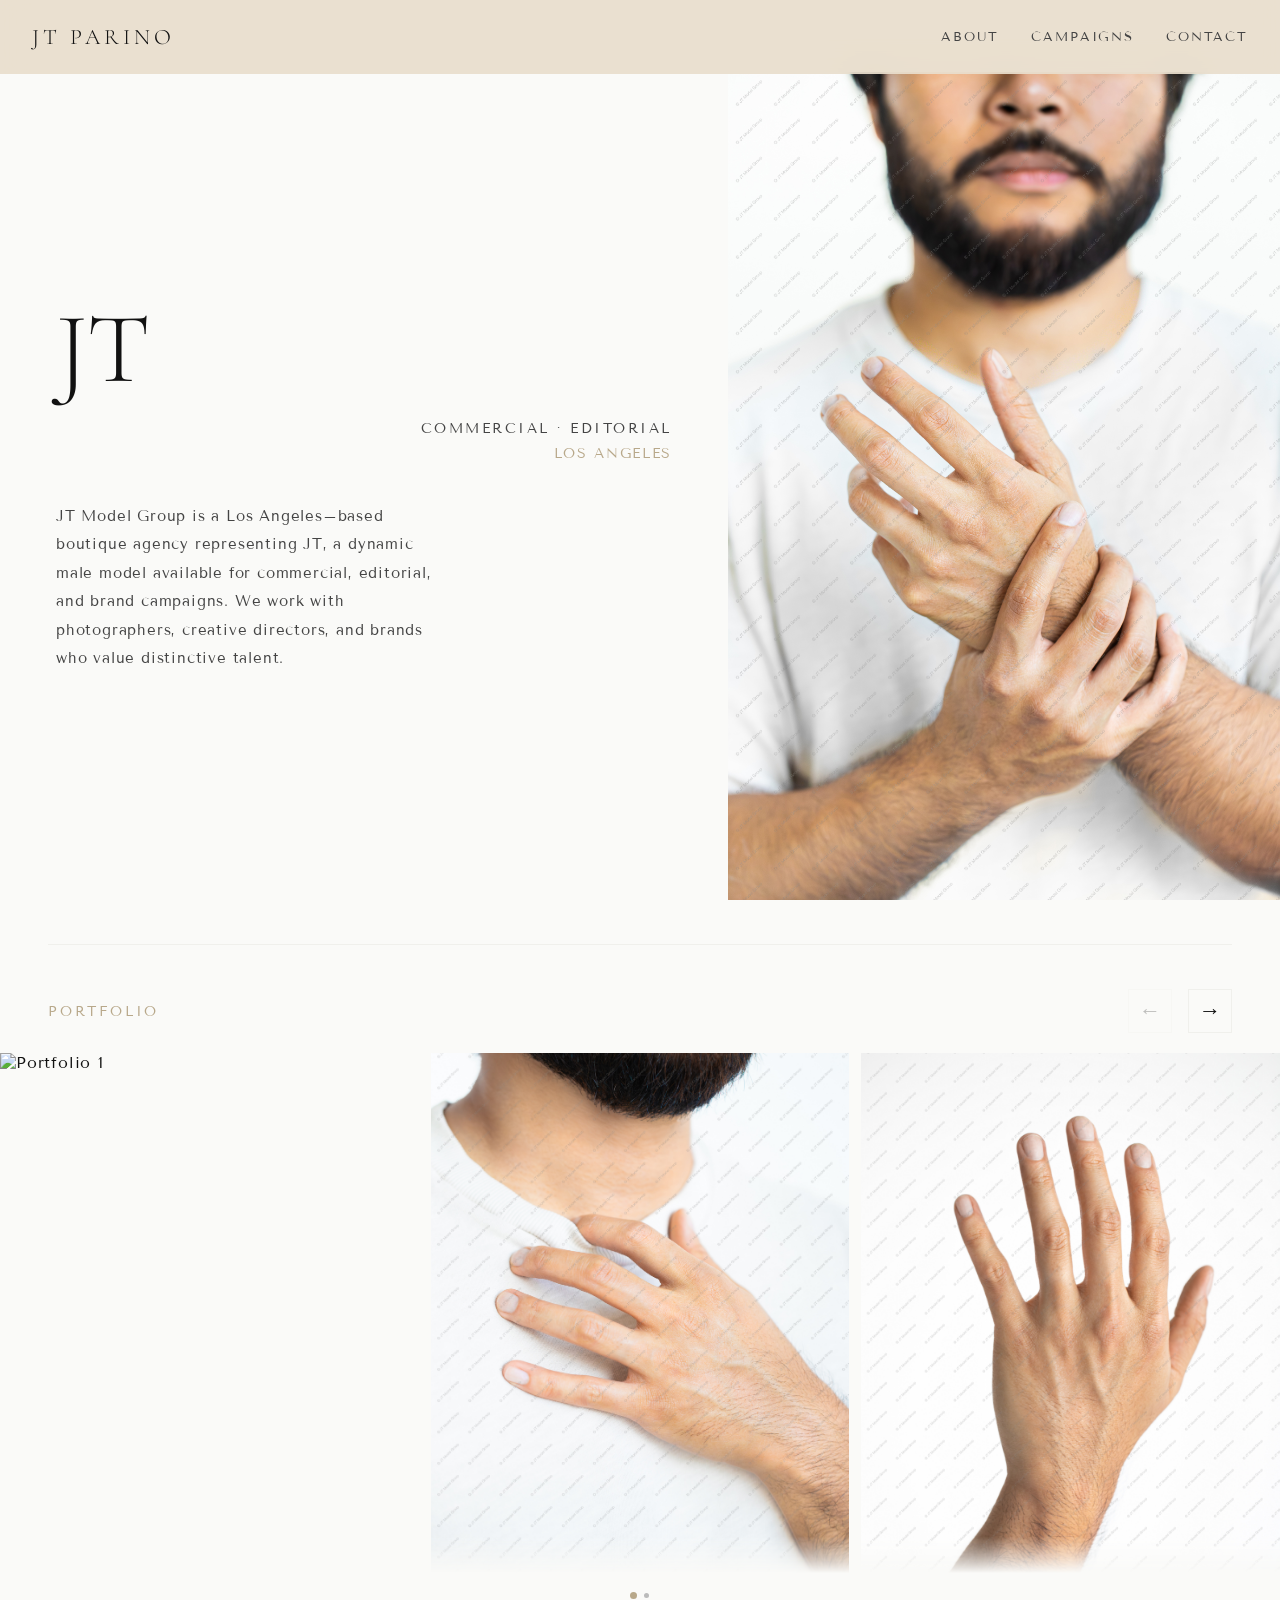
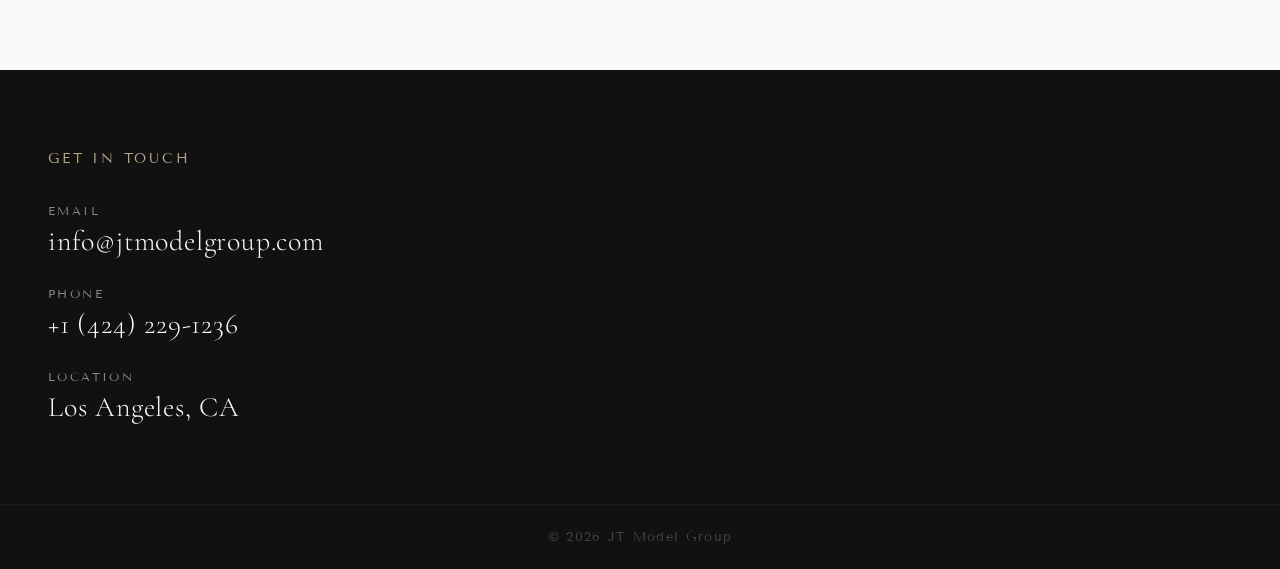
==== commit 44e4e149: "mobile fixes" ====
--- a/index.html
+++ b/index.html
@@ -190,13 +190,24 @@
 
       // Swipe support
       let touchStartX = 0;
-      viewport.addEventListener(
-        "touchstart",
-        (e) => {
-          touchStartX = e.touches[0].clientX;
-        },
-        { passive: true },
-      );
+      let touchStartY = 0;
+      let swipeLocked = false;
+
+      viewport.addEventListener("touchstart", (e) => {
+        touchStartX = e.touches[0].clientX;
+        touchStartY = e.touches[0].clientY;
+        swipeLocked = false;
+      }, { passive: true });
+
+      viewport.addEventListener("touchmove", (e) => {
+        const dx = Math.abs(e.touches[0].clientX - touchStartX);
+        const dy = Math.abs(e.touches[0].clientY - touchStartY);
+        if (!swipeLocked && dx > dy && dx > 8) {
+          swipeLocked = true;
+        }
+        if (swipeLocked) e.preventDefault();
+      }, { passive: false });
+
       viewport.addEventListener("touchend", (e) => {
         const delta = touchStartX - e.changedTouches[0].clientX;
         if (Math.abs(delta) > 50) {
--- a/styles.css
+++ b/styles.css
@@ -349,10 +349,10 @@
 }
 
 .dot {
-  width: 4px;
-  height: 4px;
+  width: 5px;
+  height: 5px;
   border-radius: 50%;
-  background: var(--light);
+  background: #bbb;
   border: none;
   cursor: pointer;
   padding: 0;
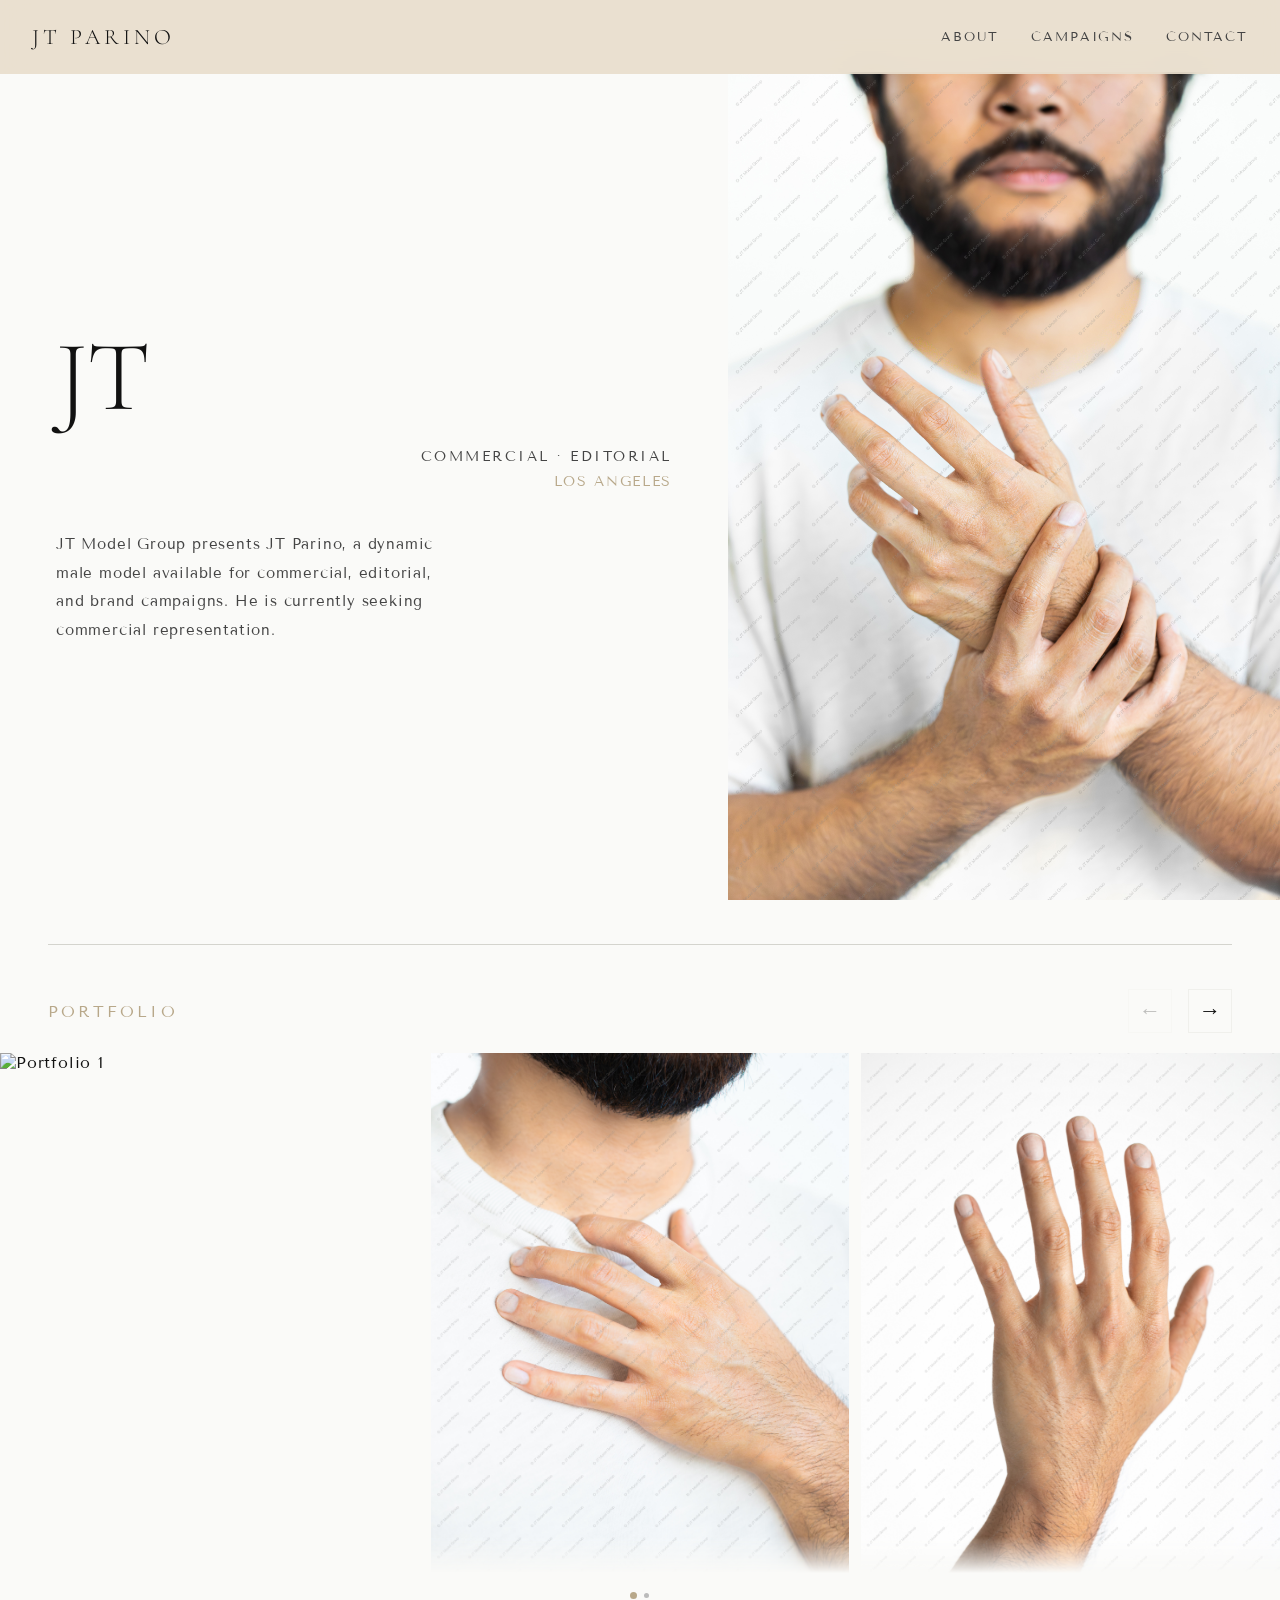
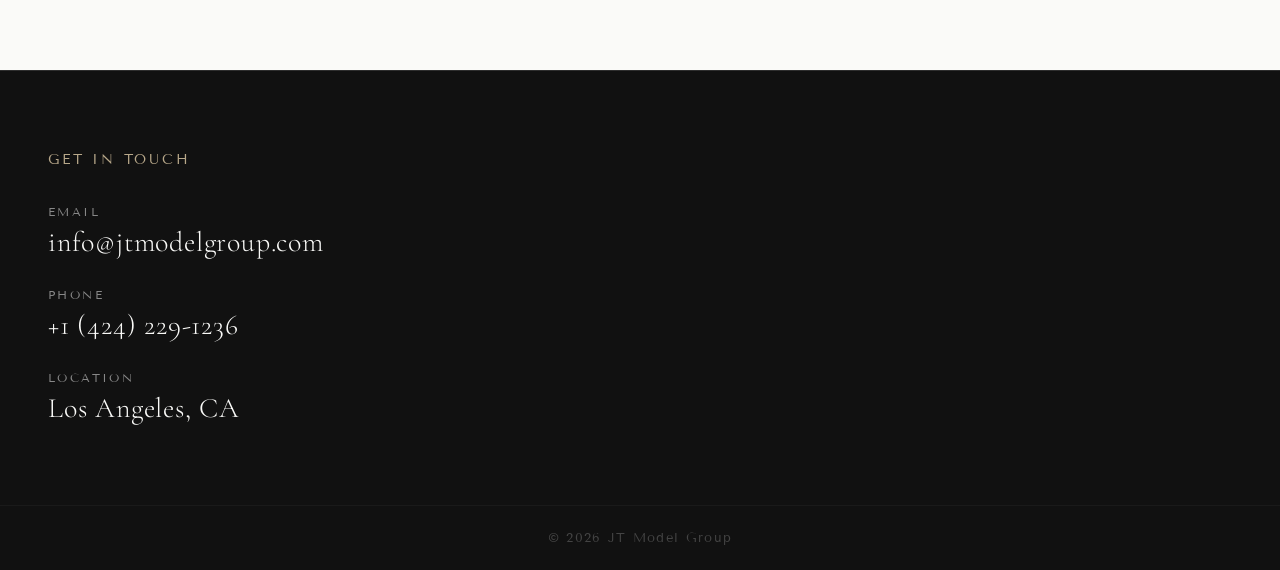
==== commit 3adfdf4f: "Fine tune wording" ====
--- a/index.html
+++ b/index.html
@@ -38,10 +38,9 @@
           <span class="hero-location">Los Angeles</span>
         </div>
         <p class="hero-bio">
-          JT Model Group is a Los Angeles–based boutique agency representing JT,
-          a dynamic male model available for commercial, editorial, and brand
-          campaigns. We work with photographers, creative directors, and brands
-          who value distinctive talent.
+          JT Model Group presents JT Parino, a dynamic male model available for
+          commercial, editorial, and brand campaigns. He is currently seeking
+          commercial representation.
         </p>
       </div>
       <div class="hero-wrap">
@@ -61,16 +60,15 @@
 
     <div class="about">
       <p>
-        JT Model Group is a Los Angeles–based boutique agency representing JT, a
-        dynamic male model available for commercial, editorial, and brand
-        campaigns. We work with photographers, creative directors, and brands
-        who value distinctive talent.
+        JT Model Group presents JT Parino, a dynamic male model available for
+        commercial, editorial, and brand campaigns. He is currently seeking
+        commercial representation.
       </p>
     </div>
 
     <div class="photos">
       <div class="photos-header">
-        <p class="photos-label">Portfolio</p>
+        <p class="section-label photos-label">Portfolio</p>
         <div class="slider-controls">
           <button class="slider-btn" id="prev" aria-label="Previous">
             &#8592;
@@ -193,20 +191,28 @@
       let touchStartY = 0;
       let swipeLocked = false;
 
-      viewport.addEventListener("touchstart", (e) => {
-        touchStartX = e.touches[0].clientX;
-        touchStartY = e.touches[0].clientY;
-        swipeLocked = false;
-      }, { passive: true });
-
-      viewport.addEventListener("touchmove", (e) => {
-        const dx = Math.abs(e.touches[0].clientX - touchStartX);
-        const dy = Math.abs(e.touches[0].clientY - touchStartY);
-        if (!swipeLocked && dx > dy && dx > 8) {
-          swipeLocked = true;
-        }
-        if (swipeLocked) e.preventDefault();
-      }, { passive: false });
+      viewport.addEventListener(
+        "touchstart",
+        (e) => {
+          touchStartX = e.touches[0].clientX;
+          touchStartY = e.touches[0].clientY;
+          swipeLocked = false;
+        },
+        { passive: true },
+      );
+
+      viewport.addEventListener(
+        "touchmove",
+        (e) => {
+          const dx = Math.abs(e.touches[0].clientX - touchStartX);
+          const dy = Math.abs(e.touches[0].clientY - touchStartY);
+          if (!swipeLocked && dx > dy && dx > 8) {
+            swipeLocked = true;
+          }
+          if (swipeLocked) e.preventDefault();
+        },
+        { passive: false },
+      );
 
       viewport.addEventListener("touchend", (e) => {
         const delta = touchStartX - e.changedTouches[0].clientX;
--- a/styles.css
+++ b/styles.css
@@ -23,6 +23,7 @@
   --white: #fafaf8;
   --gray: #444;
   --light: #f0f0ec;
+  --divider: #d4d4ce;
   --accent: #b8a88a;
 }
 
@@ -250,7 +251,7 @@
 .divider {
   width: calc(100% - 64px);
   height: 1px;
-  background: var(--light);
+  background: var(--divider);
   margin: 36px 32px;
 }
 
@@ -277,8 +278,8 @@
   padding: 0 32px 20px;
 }
 
-.photos-label {
-  font-size: 14px;
+.section-label {
+  font-size: 16px;
   letter-spacing: 0.2em;
   text-transform: uppercase;
   color: var(--accent);
@@ -370,6 +371,7 @@
   background: var(--black);
   color: var(--white);
   padding: 56px 32px 64px;
+  border-top: 1px solid #2e2e2e;
 }
 
 .contact-label {
@@ -445,6 +447,59 @@
   text-align: center;
 }
 
+/* PROFILE LINK BUTTONS */
+.profile-links {
+  display: flex;
+  flex-wrap: wrap;
+  justify-content: center;
+  gap: 12px;
+  padding: 0 32px 56px;
+}
+
+.imdb-btn,
+.linkedin-btn {
+  display: inline-flex;
+  align-items: center;
+  gap: 10px;
+  text-decoration: none;
+  padding: 12px 20px;
+  font-size: 13px;
+  letter-spacing: 0.12em;
+  text-transform: uppercase;
+  font-family: "Tenor Sans", sans-serif;
+  border-radius: 6px;
+  box-shadow: 0 4px 12px rgba(0, 0, 0, 0.15);
+  transition: opacity 0.2s;
+}
+
+.imdb-btn:hover,
+.linkedin-btn:hover {
+  opacity: 0.85;
+}
+
+.imdb-btn {
+  background: #f5c518;
+  color: #000;
+}
+
+.linkedin-btn {
+  background: #0a66c2;
+  color: #fff;
+}
+
+.btn-icon {
+  width: 16px;
+  height: 16px;
+  flex-shrink: 0;
+}
+
+@media (min-width: 768px) {
+  .profile-links {
+    padding: 0 48px 64px;
+    justify-content: flex-start;
+  }
+}
+
 /* CREDITS CAROUSEL */
 .credits-section {
   background: var(--black);
@@ -592,10 +647,6 @@
 }
 
 .interests-label {
-  font-size: 11px;
-  letter-spacing: 0.22em;
-  text-transform: uppercase;
-  color: var(--accent);
   margin-bottom: 20px;
 }
 
@@ -612,12 +663,7 @@
   font-style: italic;
   letter-spacing: 0.04em;
   color: var(--dark);
-  border-top: 1px solid var(--light);
   padding: 14px 0;
-}
-
-.interest-tag:last-child {
-  border-bottom: 1px solid var(--light);
 }
 
 @media (min-width: 768px) {
